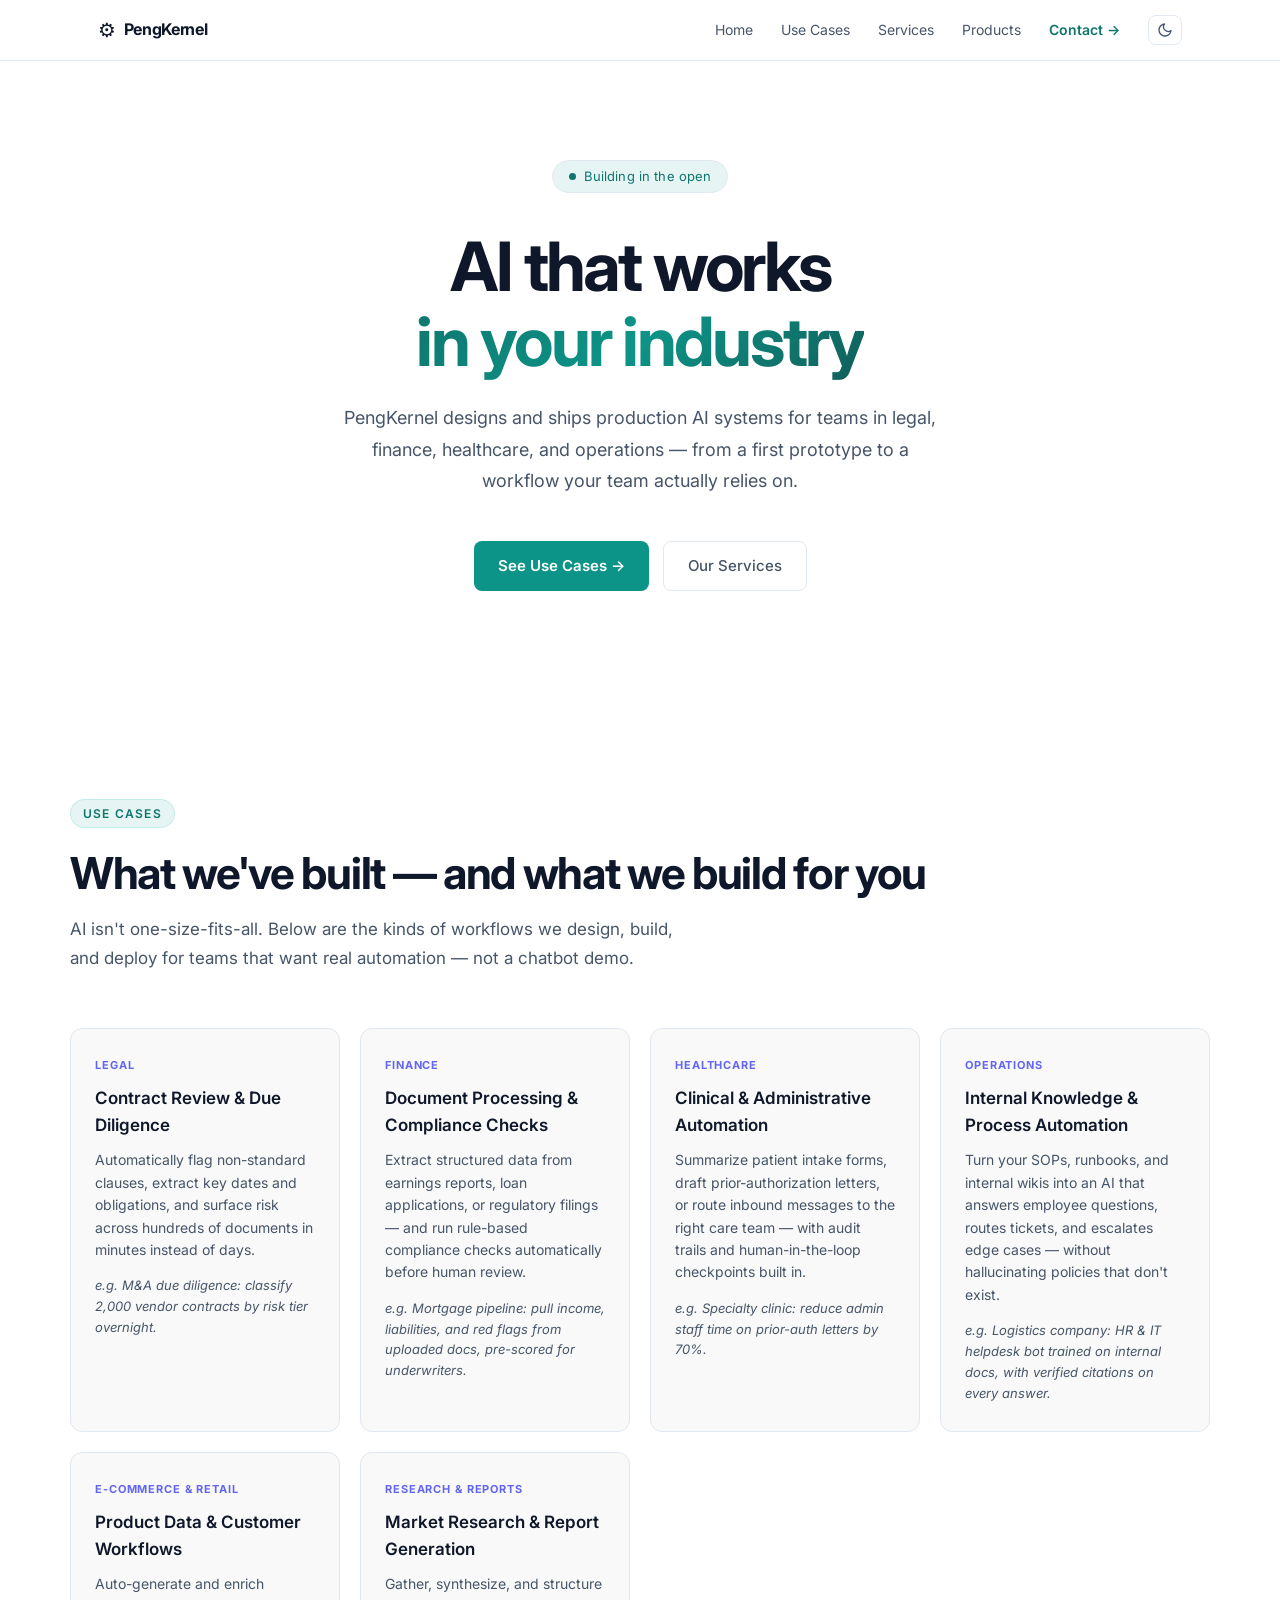
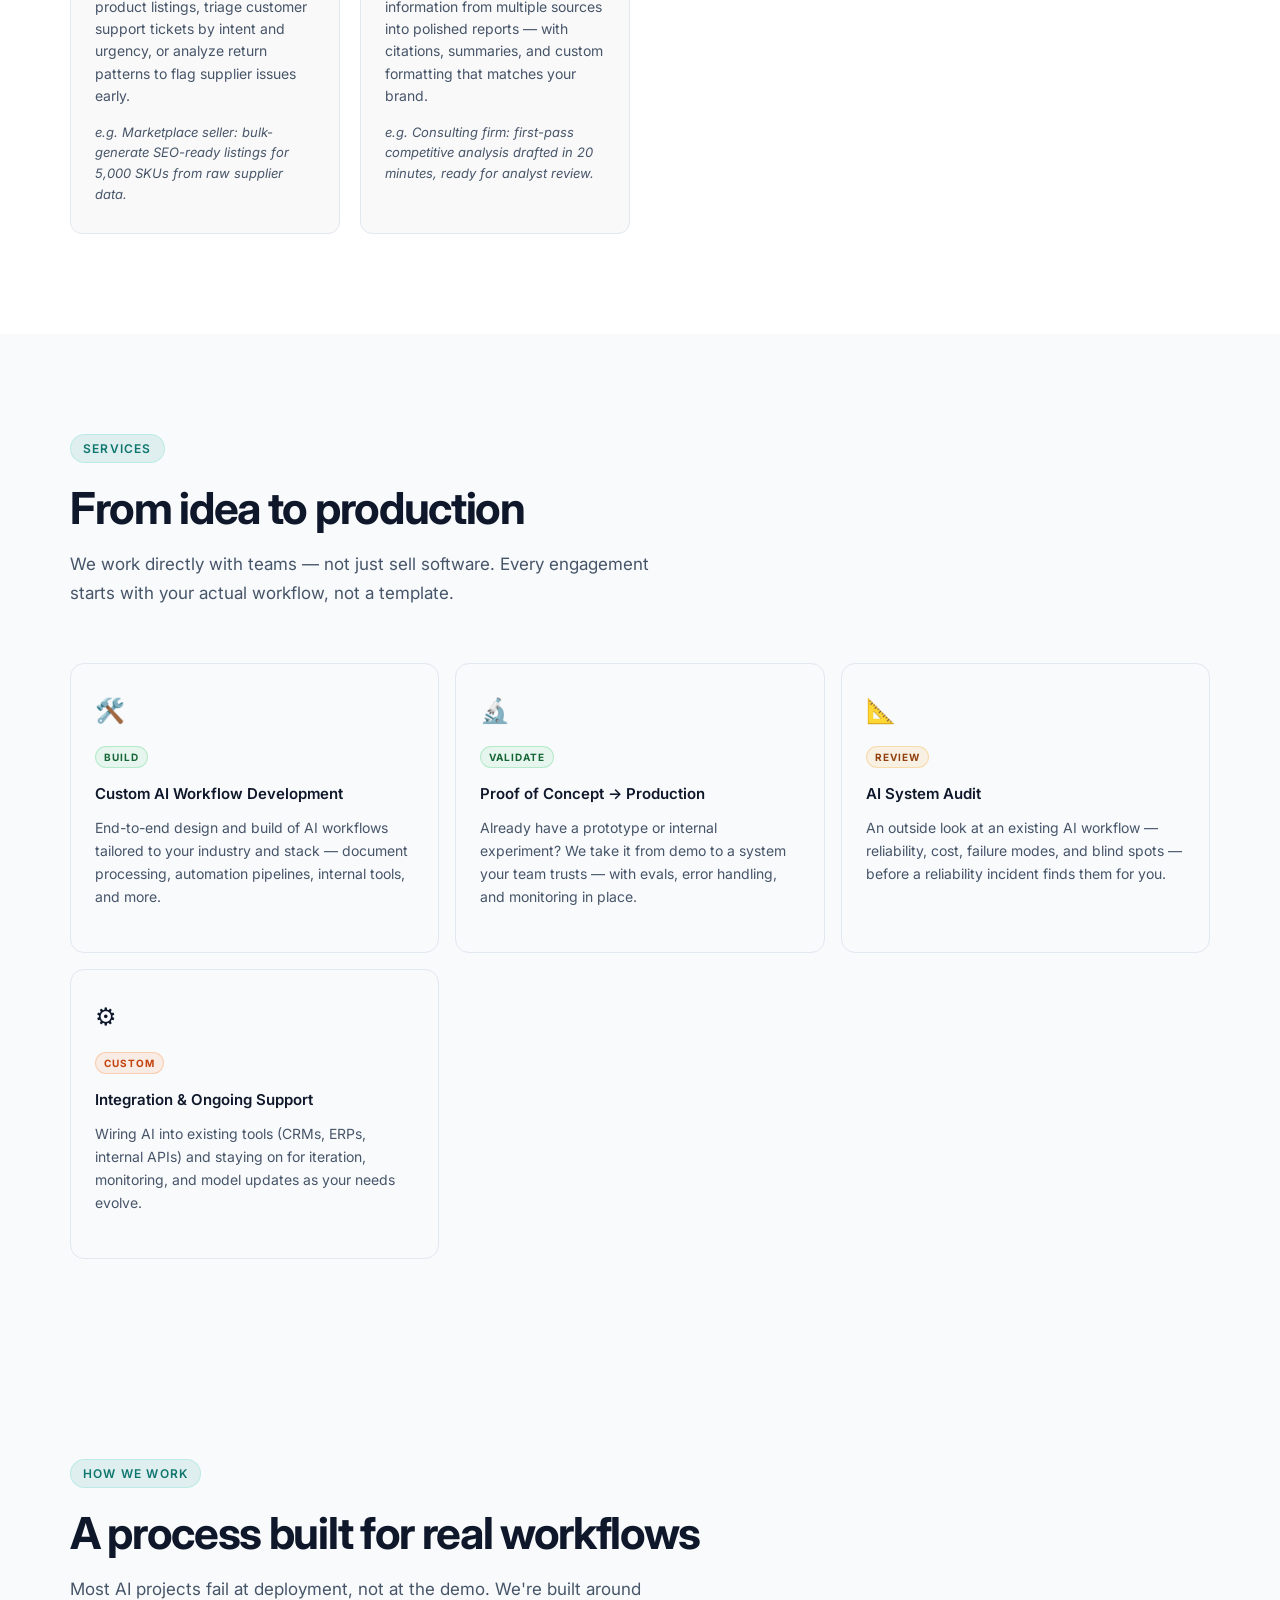
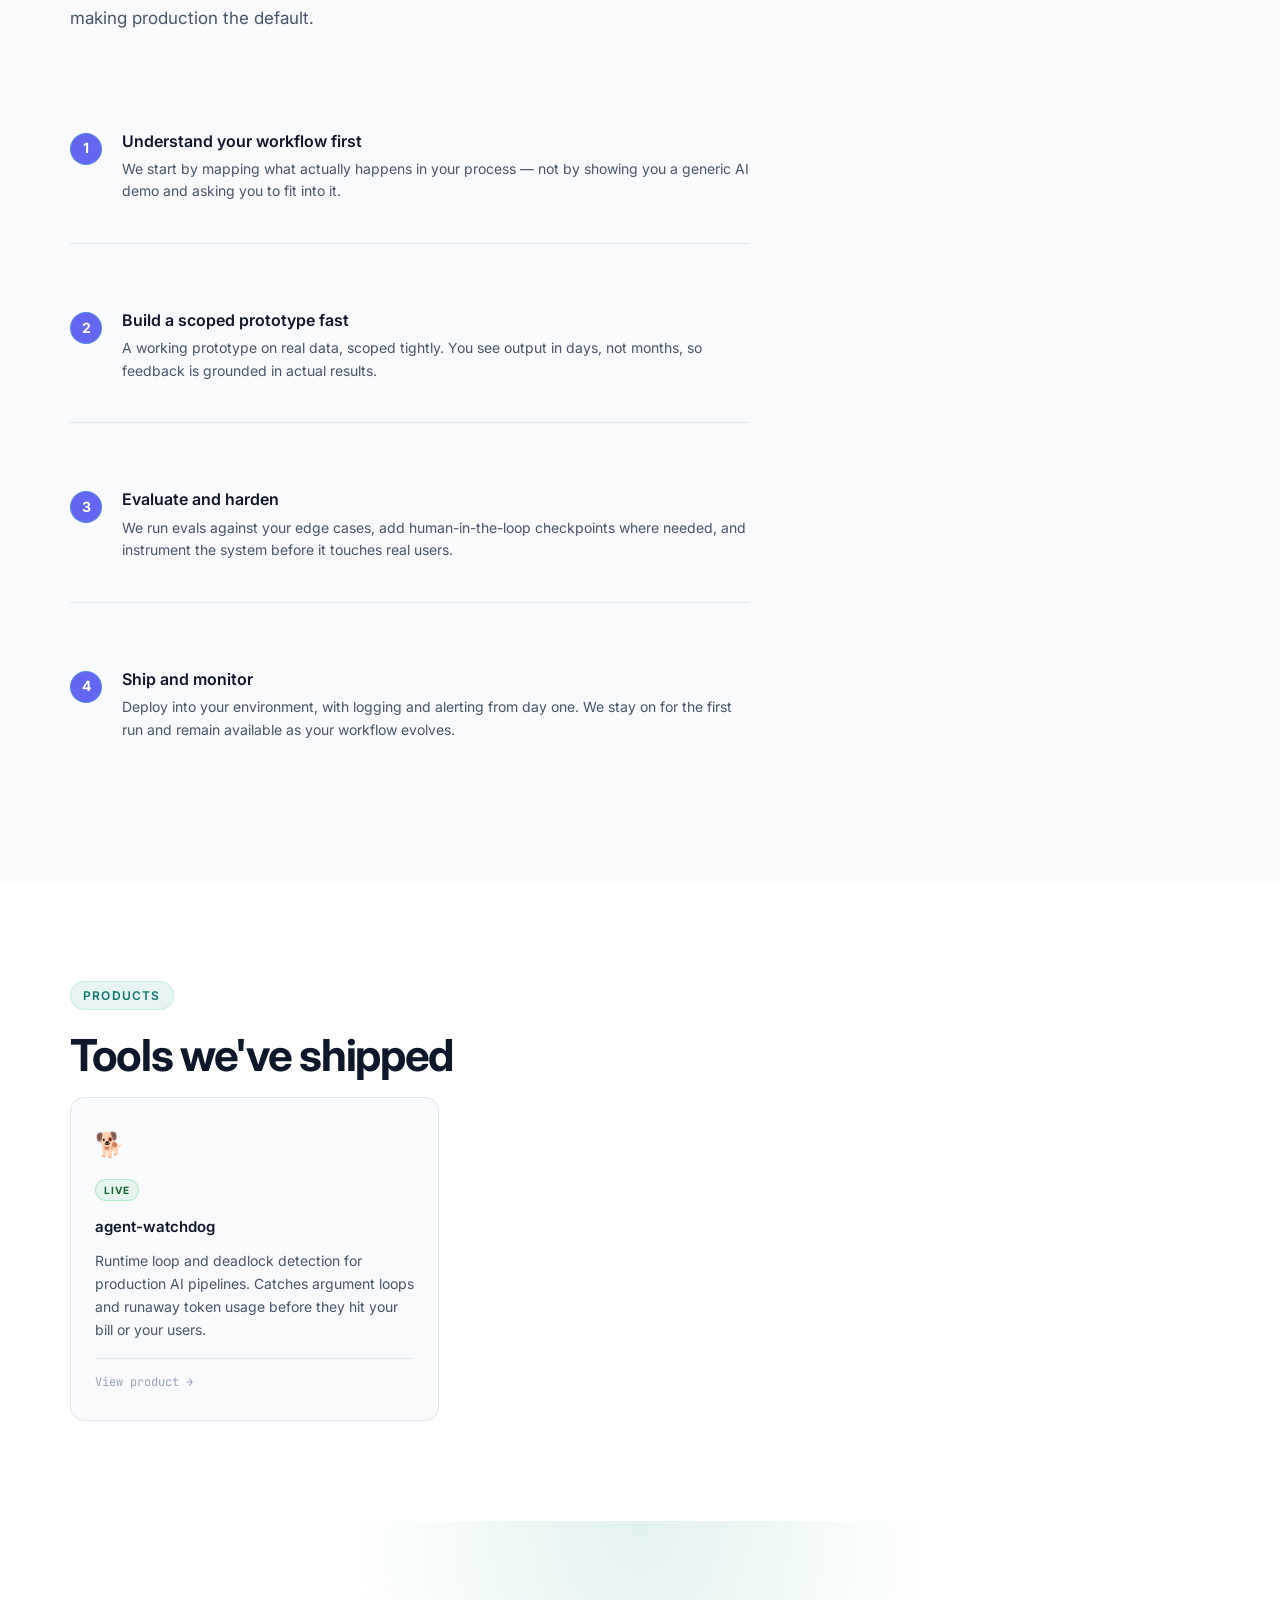
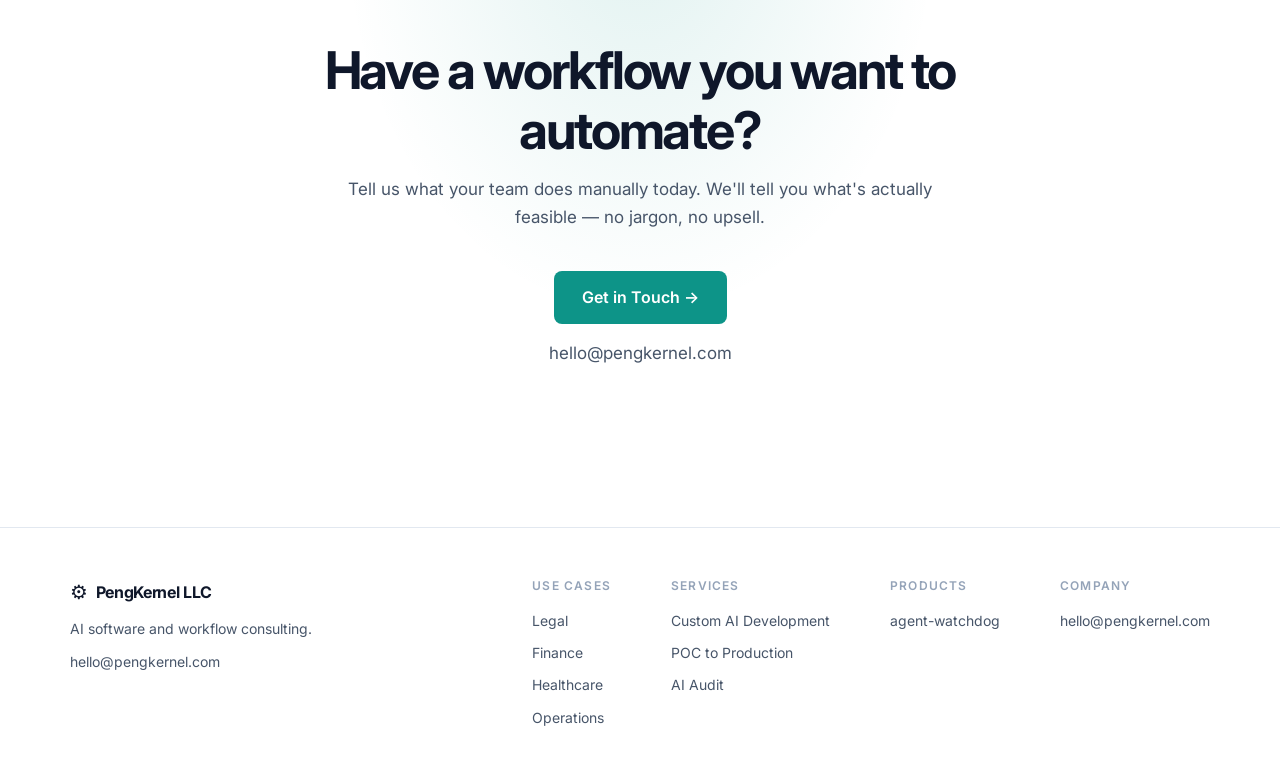
==== index.html @ d83a90a5 "initial release: PengKernel company website" ====
<!DOCTYPE html>
<html lang="en">
<head>
  <meta charset="UTF-8" />
  <meta name="viewport" content="width=device-width, initial-scale=1.0" />
  <title>PengKernel LLC — AI Software & Consulting</title>
  <meta name="description" content="PengKernel LLC helps businesses in legal, finance, healthcare, and operations automate workflows with production-grade AI. Maker of agent-watchdog." />
  <link rel="preconnect" href="https://fonts.googleapis.com" />
  <link rel="preconnect" href="https://fonts.gstatic.com" crossorigin />
  <link href="https://fonts.googleapis.com/css2?family=Inter:wght@400;500;600;700&family=JetBrains+Mono:wght@400;500&display=swap" rel="stylesheet" />
  <link rel="stylesheet" href="styles.css" />
  <style>
    /* ── Industry use-case cards ── */
    .industry-grid {
      display: grid;
      grid-template-columns: repeat(auto-fit, minmax(260px, 1fr));
      gap: 20px;
      margin-top: 40px;
    }
    .industry-card {
      background: var(--card-bg, #f9f9f9);
      border: 1px solid var(--border, #e5e7eb);
      border-radius: 12px;
      padding: 28px 24px;
    }
    [data-theme="dark"] .industry-card {
      background: #1a1a2e;
      border-color: #2d2d4e;
    }
    .industry-label {
      font-size: 11px;
      font-weight: 700;
      letter-spacing: .08em;
      text-transform: uppercase;
      color: var(--accent, #6366f1);
      margin-bottom: 10px;
    }
    .industry-card h4 {
      font-size: 17px;
      font-weight: 600;
      margin-bottom: 10px;
    }
    .industry-card p {
      font-size: 14px;
      line-height: 1.6;
      color: var(--text-muted, #6b7280);
      margin: 0;
    }
    .industry-card .example {
      margin-top: 14px;
      font-size: 13px;
      color: var(--text-muted, #9ca3af);
      font-style: italic;
    }
    /* ── How-we-work steps ── */
    .steps {
      display: flex;
      flex-direction: column;
      gap: 24px;
      margin-top: 40px;
      max-width: 680px;
    }
    .step {
      display: flex;
      gap: 20px;
      align-items: flex-start;
    }
    .step-num {
      flex-shrink: 0;
      width: 32px;
      height: 32px;
      border-radius: 50%;
      background: var(--accent, #6366f1);
      color: #fff;
      font-size: 14px;
      font-weight: 700;
      display: flex;
      align-items: center;
      justify-content: center;
    }
    .step-body h5 {
      font-size: 16px;
      font-weight: 600;
      margin-bottom: 4px;
    }
    .step-body p {
      font-size: 14px;
      color: var(--text-muted, #6b7280);
      margin: 0;
      line-height: 1.6;
    }
  </style>
  <script>
    (function() {
      if (localStorage.getItem('theme') === 'dark') {
        document.documentElement.setAttribute('data-theme', 'dark');
      }
    })();
  </script>
</head>
<body>

  <!-- NAV -->
  <nav>
    <div class="nav-inner">
      <a href="/" class="logo">
        <span class="logo-icon">⚙️</span>
        PengKernel
      </a>
      <div class="nav-links">
        <a href="#home">Home</a>
        <a href="#use-cases">Use Cases</a>
        <a href="#services">Services</a>
        <a href="#products">Products</a>
        <a href="#contact" class="nav-cta">Contact →</a>
        <button class="theme-toggle" onclick="toggleTheme()" title="Toggle theme" aria-label="Toggle theme">
          <svg class="icon-moon" width="16" height="16" viewBox="0 0 24 24" fill="none" stroke="currentColor" stroke-width="2" stroke-linecap="round" stroke-linejoin="round"><path d="M21 12.79A9 9 0 1 1 11.21 3 7 7 0 0 0 21 12.79z"/></svg>
          <svg class="icon-sun" width="16" height="16" viewBox="0 0 24 24" fill="none" stroke="currentColor" stroke-width="2" stroke-linecap="round" stroke-linejoin="round"><circle cx="12" cy="12" r="5"/><line x1="12" y1="1" x2="12" y2="3"/><line x1="12" y1="21" x2="12" y2="23"/><line x1="4.22" y1="4.22" x2="5.64" y2="5.64"/><line x1="18.36" y1="18.36" x2="19.78" y2="19.78"/><line x1="1" y1="12" x2="3" y2="12"/><line x1="21" y1="12" x2="23" y2="12"/><line x1="4.22" y1="19.78" x2="5.64" y2="18.36"/><line x1="18.36" y1="5.64" x2="19.78" y2="4.22"/></svg>
        </button>
      </div>
    </div>
  </nav>

  <!-- HERO -->
  <section class="hero" id="home">
    <div class="badge">
      <span class="badge-dot"></span>
      Building in the open
    </div>
    <h1>AI that works<br /><span class="gradient-text">in your industry</span></h1>
    <p class="hero-sub">
      PengKernel designs and ships production AI systems for teams in legal, finance,
      healthcare, and operations — from a first prototype to a workflow your team
      actually relies on.
    </p>
    <div class="hero-actions">
      <a href="#use-cases" class="btn-primary">See Use Cases →</a>
      <a href="#services" class="btn-secondary">Our Services</a>
    </div>
  </section>

  <!-- USE CASES -->
  <section class="section features" id="use-cases">
    <div class="section-inner">
      <div class="section-label">Use Cases</div>
      <h2>What we've built — and what we build for you</h2>
      <p class="section-sub">
        AI isn't one-size-fits-all. Below are the kinds of workflows we design,
        build, and deploy for teams that want real automation — not a chatbot demo.
      </p>
      <div class="industry-grid">

        <div class="industry-card">
          <div class="industry-label">Legal</div>
          <h4>Contract Review & Due Diligence</h4>
          <p>Automatically flag non-standard clauses, extract key dates and obligations, and surface risk across hundreds of documents in minutes instead of days.</p>
          <p class="example">e.g. M&A due diligence: classify 2,000 vendor contracts by risk tier overnight.</p>
        </div>

        <div class="industry-card">
          <div class="industry-label">Finance</div>
          <h4>Document Processing & Compliance Checks</h4>
          <p>Extract structured data from earnings reports, loan applications, or regulatory filings — and run rule-based compliance checks automatically before human review.</p>
          <p class="example">e.g. Mortgage pipeline: pull income, liabilities, and red flags from uploaded docs, pre-scored for underwriters.</p>
        </div>

        <div class="industry-card">
          <div class="industry-label">Healthcare</div>
          <h4>Clinical & Administrative Automation</h4>
          <p>Summarize patient intake forms, draft prior-authorization letters, or route inbound messages to the right care team — with audit trails and human-in-the-loop checkpoints built in.</p>
          <p class="example">e.g. Specialty clinic: reduce admin staff time on prior-auth letters by 70%.</p>
        </div>

        <div class="industry-card">
          <div class="industry-label">Operations</div>
          <h4>Internal Knowledge & Process Automation</h4>
          <p>Turn your SOPs, runbooks, and internal wikis into an AI that answers employee questions, routes tickets, and escalates edge cases — without hallucinating policies that don't exist.</p>
          <p class="example">e.g. Logistics company: HR & IT helpdesk bot trained on internal docs, with verified citations on every answer.</p>
        </div>

        <div class="industry-card">
          <div class="industry-label">E-commerce & Retail</div>
          <h4>Product Data & Customer Workflows</h4>
          <p>Auto-generate and enrich product listings, triage customer support tickets by intent and urgency, or analyze return patterns to flag supplier issues early.</p>
          <p class="example">e.g. Marketplace seller: bulk-generate SEO-ready listings for 5,000 SKUs from raw supplier data.</p>
        </div>

        <div class="industry-card">
          <div class="industry-label">Research & Reports</div>
          <h4>Market Research & Report Generation</h4>
          <p>Gather, synthesize, and structure information from multiple sources into polished reports — with citations, summaries, and custom formatting that matches your brand.</p>
          <p class="example">e.g. Consulting firm: first-pass competitive analysis drafted in 20 minutes, ready for analyst review.</p>
        </div>

      </div>
    </div>
  </section>

  <!-- SERVICES -->
  <section class="section install-section" id="services">
    <div class="section-inner">
      <div class="section-label">Services</div>
      <h2>From idea to production</h2>
      <p class="section-sub">
        We work directly with teams — not just sell software. Every engagement
        starts with your actual workflow, not a template.
      </p>
      <div class="feat-grid">
        <div class="feat-card">
          <div class="feat-icon">🛠️</div>
          <div class="feat-tag tag-green">BUILD</div>
          <h4>Custom AI Workflow Development</h4>
          <p>End-to-end design and build of AI workflows tailored to your industry and stack — document processing, automation pipelines, internal tools, and more.</p>
        </div>
        <div class="feat-card">
          <div class="feat-icon">🔬</div>
          <div class="feat-tag tag-green">VALIDATE</div>
          <h4>Proof of Concept → Production</h4>
          <p>Already have a prototype or internal experiment? We take it from demo to a system your team trusts — with evals, error handling, and monitoring in place.</p>
        </div>
        <div class="feat-card">
          <div class="feat-icon">📐</div>
          <div class="feat-tag tag-yellow">REVIEW</div>
          <h4>AI System Audit</h4>
          <p>An outside look at an existing AI workflow — reliability, cost, failure modes, and blind spots — before a reliability incident finds them for you.</p>
        </div>
        <div class="feat-card">
          <div class="feat-icon">⚙️</div>
          <div class="feat-tag tag-orange">CUSTOM</div>
          <h4>Integration & Ongoing Support</h4>
          <p>Wiring AI into existing tools (CRMs, ERPs, internal APIs) and staying on for iteration, monitoring, and model updates as your needs evolve.</p>
        </div>
      </div>
    </div>
  </section>

  <!-- HOW WE WORK -->
  <section class="section how-it-works" id="about">
    <div class="section-inner">
      <div class="section-label">How We Work</div>
      <h2>A process built for real workflows</h2>
      <p class="section-sub">
        Most AI projects fail at deployment, not at the demo. We're built around
        making production the default.
      </p>
      <div class="steps">
        <div class="step">
          <div class="step-num">1</div>
          <div class="step-body">
            <h5>Understand your workflow first</h5>
            <p>We start by mapping what actually happens in your process — not by showing you a generic AI demo and asking you to fit into it.</p>
          </div>
        </div>
        <div class="step">
          <div class="step-num">2</div>
          <div class="step-body">
            <h5>Build a scoped prototype fast</h5>
            <p>A working prototype on real data, scoped tightly. You see output in days, not months, so feedback is grounded in actual results.</p>
          </div>
        </div>
        <div class="step">
          <div class="step-num">3</div>
          <div class="step-body">
            <h5>Evaluate and harden</h5>
            <p>We run evals against your edge cases, add human-in-the-loop checkpoints where needed, and instrument the system before it touches real users.</p>
          </div>
        </div>
        <div class="step">
          <div class="step-num">4</div>
          <div class="step-body">
            <h5>Ship and monitor</h5>
            <p>Deploy into your environment, with logging and alerting from day one. We stay on for the first run and remain available as your workflow evolves.</p>
          </div>
        </div>
      </div>
    </div>
  </section>

  <!-- PRODUCTS -->
  <section class="section features" id="products">
    <div class="section-inner">
      <div class="section-label">Products</div>
      <h2>Tools we've shipped</h2>
      <div class="feat-grid">
        <div class="feat-card">
          <div class="feat-icon">🐕</div>
          <div class="feat-tag tag-green">LIVE</div>
          <h4>agent-watchdog</h4>
          <p>Runtime loop and deadlock detection for production AI pipelines. Catches argument loops and runaway token usage before they hit your bill or your users.</p>
          <div class="feat-stat"><a href="products/agent-watchdog/">View product →</a></div>
        </div>
      </div>
    </div>
  </section>

  <!-- CONTACT -->
  <section class="section cta-section" id="contact">
    <div class="section-inner cta-inner">
      <h2>Have a workflow you want to automate?</h2>
      <p>Tell us what your team does manually today. We'll tell you what's actually feasible — no jargon, no upsell.</p>
      <div class="cta-actions">
        <a href="mailto:hello@pengkernel.com" class="btn-primary btn-lg">Get in Touch →</a>
      </div>
      <p class="plan-contact" style="margin-top: 16px;">hello@pengkernel.com</p>
    </div>
  </section>

  <!-- FOOTER -->
  <footer>
    <div class="footer-inner">
      <div class="footer-left">
        <span class="logo">
          <span class="logo-icon">⚙️</span>
          PengKernel LLC
        </span>
        <p>AI software and workflow consulting.</p>
        <p class="footer-copy">hello@pengkernel.com</p>
      </div>
      <div class="footer-links">
        <div class="footer-col">
          <h5>Use Cases</h5>
          <a href="#use-cases">Legal</a>
          <a href="#use-cases">Finance</a>
          <a href="#use-cases">Healthcare</a>
          <a href="#use-cases">Operations</a>
        </div>
        <div class="footer-col">
          <h5>Services</h5>
          <a href="#services">Custom AI Development</a>
          <a href="#services">POC to Production</a>
          <a href="#services">AI Audit</a>
        </div>
        <div class="footer-col">
          <h5>Products</h5>
          <a href="products/agent-watchdog/">agent-watchdog</a>
        </div>
        <div class="footer-col">
          <h5>Company</h5>
          <a href="mailto:hello@pengkernel.com">hello@pengkernel.com</a>
        </div>
      </div>
    </div>
  </footer>

  <script>
    function toggleTheme() {
      const html = document.documentElement;
      const isDark = html.getAttribute('data-theme') === 'dark';
      if (isDark) {
        html.removeAttribute('data-theme');
        localStorage.setItem('theme', 'light');
      } else {
        html.setAttribute('data-theme', 'dark');
        localStorage.setItem('theme', 'dark');
      }
    }
  </script>
</body>
</html>
---- styles.css ----
*, *::before, *::after { box-sizing: border-box; margin: 0; padding: 0; }

:root {
  --bg: #ffffff;
  --bg2: #f8fafc;
  --bg3: #f1f5f9;
  --border: #e2e8f0;
  --teal: #0d9488;
  --teal-light: #0f766e;
  --teal-glow: rgba(13, 148, 136, 0.1);
  --teal-glow2: rgba(13, 148, 136, 0.07);
  --text: #0f172a;
  --text-muted: #475569;
  --text-dim: #94a3b8;
  --green: #16a34a;
  --red: #dc2626;
  --orange: #ea580c;
  --yellow: #d97706;
  --nav-bg: rgba(255, 255, 255, 0.88);
  --plan-featured-bg: #f0fdfa;
  --layer-num-color: #cbd5e1;
  --border-hover: var(--teal);
  --gradient-start: #0f766e;
  --gradient-mid: #0d9488;
  --gradient-end: #115e59;
  --signal-danger-bg: rgba(220, 38, 38, 0.08);
  --signal-danger-text: #b91c1c;
  --signal-limit-bg: rgba(180, 83, 9, 0.08);
  --signal-limit-text: #b45309;
  --tag-red-text: #b91c1c;
  --tag-orange-text: #c2410c;
  --tag-yellow-text: #92400e;
  --tag-green-text: #166534;
}

[data-theme="dark"] {
  --bg: #080d0f;
  --bg2: #0d1517;
  --bg3: #111d20;
  --border: #1a2a2e;
  --teal: #0d9488;
  --teal-light: #2dd4bf;
  --teal-glow: rgba(13, 148, 136, 0.15);
  --teal-glow2: rgba(45, 212, 191, 0.08);
  --text: #e2e8f0;
  --text-muted: #94a3b8;
  --text-dim: #475569;
  --green: #22c55e;
  --red: #ef4444;
  --orange: #f97316;
  --yellow: #f59e0b;
  --nav-bg: rgba(8, 13, 15, 0.88);
  --plan-featured-bg: #091618;
  --layer-num-color: #1a2a2e;
  --border-hover: #1e3a3e;
  --gradient-start: #2dd4bf;
  --gradient-mid: #0d9488;
  --gradient-end: #0f766e;
  --signal-danger-bg: rgba(239, 68, 68, 0.12);
  --signal-danger-text: #f87171;
  --signal-limit-bg: rgba(245, 158, 11, 0.12);
  --signal-limit-text: #fbbf24;
  --tag-red-text: #f87171;
  --tag-orange-text: #fb923c;
  --tag-yellow-text: #fbbf24;
  --tag-green-text: #4ade80;
}

html { scroll-behavior: smooth; }

body {
  background: var(--bg);
  color: var(--text);
  font-family: 'Inter', system-ui, sans-serif;
  font-size: 16px;
  line-height: 1.6;
  -webkit-font-smoothing: antialiased;
}

a { color: inherit; text-decoration: none; }
code {
  font-family: 'JetBrains Mono', monospace;
  font-size: 0.85em;
  background: var(--bg3);
  border: 1px solid var(--border);
  padding: 2px 6px;
  border-radius: 4px;
  color: var(--teal-light);
}

/* NAV */
nav {
  position: fixed;
  top: 0; left: 0; right: 0;
  z-index: 100;
  border-bottom: 1px solid var(--border);
  background: var(--nav-bg);
  backdrop-filter: blur(14px);
}
.nav-inner {
  max-width: 1140px;
  margin: 0 auto;
  padding: 0 28px;
  height: 60px;
  display: flex;
  align-items: center;
  justify-content: space-between;
}
.logo {
  display: flex;
  align-items: center;
  gap: 8px;
  font-weight: 700;
  font-size: 16px;
  letter-spacing: -0.02em;
  color: var(--text);
}
.logo-icon { font-size: 20px; }
.nav-links {
  display: flex;
  align-items: center;
  gap: 28px;
  font-size: 14px;
  color: var(--text-muted);
}
.nav-links a:hover { color: var(--text); }
.nav-cta { color: var(--teal-light) !important; font-weight: 600; }
.back-link { color: var(--text-dim) !important; }
.back-link:hover { color: var(--text) !important; }
.theme-toggle {
  background: none;
  border: 1px solid var(--border);
  border-radius: 8px;
  padding: 6px 8px;
  cursor: pointer;
  color: var(--text-muted);
  display: flex;
  align-items: center;
  transition: border-color 0.15s, color 0.15s;
}
.theme-toggle:hover { border-color: var(--teal-light); color: var(--text); }
.icon-sun { display: none; }
.icon-moon { display: block; }
[data-theme="dark"] .icon-sun { display: block; }
[data-theme="dark"] .icon-moon { display: none; }

/* HERO */
.hero {
  max-width: 860px;
  margin: 0 auto;
  padding: 160px 28px 80px;
  text-align: center;
}
.badge {
  display: inline-flex;
  align-items: center;
  gap: 8px;
  padding: 5px 16px;
  border: 1px solid var(--border);
  border-radius: 999px;
  font-size: 13px;
  color: var(--teal-light);
  background: var(--teal-glow);
  margin-bottom: 36px;
  letter-spacing: 0.01em;
}
.badge-dot {
  width: 7px; height: 7px;
  background: var(--teal-light);
  border-radius: 50%;
  animation: pulse 2s ease-in-out infinite;
}
@keyframes pulse {
  0%, 100% { opacity: 1; }
  50% { opacity: 0.4; }
}
.hero h1 {
  font-size: clamp(40px, 6.5vw, 68px);
  font-weight: 700;
  line-height: 1.1;
  letter-spacing: -0.04em;
  margin-bottom: 24px;
}
.gradient-text {
  background: linear-gradient(135deg, var(--gradient-start) 0%, var(--gradient-mid) 50%, var(--gradient-end) 100%);
  -webkit-background-clip: text;
  -webkit-text-fill-color: transparent;
  background-clip: text;
}
.hero-sub {
  font-size: 18px;
  color: var(--text-muted);
  max-width: 600px;
  margin: 0 auto 44px;
  line-height: 1.75;
}
.hero-actions {
  display: flex;
  gap: 14px;
  justify-content: center;
  flex-wrap: wrap;
  margin-bottom: 28px;
}
.btn-primary {
  display: inline-flex;
  align-items: center;
  gap: 8px;
  padding: 12px 24px;
  background: var(--teal);
  color: white;
  border-radius: 8px;
  font-weight: 600;
  font-size: 15px;
  transition: background 0.15s, transform 0.1s;
}
.btn-primary:hover { background: #0f766e; transform: translateY(-1px); }
.btn-secondary {
  display: inline-flex;
  align-items: center;
  padding: 12px 24px;
  border: 1px solid var(--border);
  border-radius: 8px;
  font-weight: 500;
  font-size: 15px;
  color: var(--text-muted);
  transition: border-color 0.15s, color 0.15s;
}
.btn-secondary:hover { border-color: var(--teal-light); color: var(--text); }
.btn-lg { padding: 14px 28px; font-size: 16px; }
.install-box {
  display: inline-flex;
  align-items: center;
  gap: 12px;
  padding: 12px 20px;
  background: var(--bg2);
  border: 1px solid var(--border);
  border-radius: 10px;
  font-family: 'JetBrains Mono', monospace;
  font-size: 14px;
  margin-bottom: 64px;
}
.install-prompt { color: var(--teal-light); }
.install-cmd { color: var(--text); }
.copy-btn {
  background: none;
  border: none;
  cursor: pointer;
  color: var(--text-dim);
  padding: 2px;
  display: flex;
  align-items: center;
  transition: color 0.15s;
}
.copy-btn:hover { color: var(--teal-light); }

/* METRICS */
.metrics {
  display: flex;
  align-items: center;
  justify-content: center;
  gap: 0;
  background: var(--bg2);
  border: 1px solid var(--border);
  border-radius: 14px;
  padding: 28px 0;
  flex-wrap: wrap;
}
.metric {
  display: flex;
  flex-direction: column;
  align-items: center;
  gap: 6px;
  flex: 1;
  padding: 0 20px;
}
.metric-value {
  font-size: 32px;
  font-weight: 700;
  color: var(--teal-light);
  letter-spacing: -0.04em;
  font-family: 'Inter', sans-serif;
}
.metric-label {
  font-size: 12px;
  color: var(--text-dim);
  text-transform: uppercase;
  letter-spacing: 0.06em;
}
.metric-divider {
  width: 1px;
  height: 48px;
  background: var(--border);
}

/* SECTIONS */
.section { padding: 100px 28px; }
.section-inner { max-width: 1140px; margin: 0 auto; }
.section-label {
  display: inline-block;
  font-size: 12px;
  font-weight: 600;
  text-transform: uppercase;
  letter-spacing: 0.1em;
  color: var(--teal-light);
  background: var(--teal-glow);
  border: 1px solid rgba(45, 212, 191, 0.2);
  padding: 4px 12px;
  border-radius: 999px;
  margin-bottom: 20px;
}
.section h2 {
  font-size: clamp(28px, 4vw, 44px);
  font-weight: 700;
  letter-spacing: -0.03em;
  line-height: 1.15;
  margin-bottom: 16px;
}
.section-sub {
  font-size: 17px;
  color: var(--text-muted);
  max-width: 620px;
  line-height: 1.7;
  margin-bottom: 56px;
}

/* PROBLEM */
.problem { background: var(--bg); }
.cards-4 {
  display: grid;
  grid-template-columns: repeat(4, 1fr);
  gap: 16px;
}
.card {
  background: var(--bg2);
  border: 1px solid var(--border);
  border-radius: 14px;
  padding: 28px 24px;
  transition: border-color 0.2s;
}
.card:hover { border-color: var(--teal); }
.card-icon {
  font-size: 28px;
  margin-bottom: 16px;
  width: 52px;
  height: 52px;
  border-radius: 12px;
  display: flex;
  align-items: center;
  justify-content: center;
}
.card-icon.danger { background: rgba(239, 68, 68, 0.1); border: 1px solid rgba(239, 68, 68, 0.2); }
.card-icon.warning { background: rgba(245, 158, 11, 0.1); border: 1px solid rgba(245, 158, 11, 0.2); }
.card-icon.caution { background: rgba(249, 115, 22, 0.1); border: 1px solid rgba(249, 115, 22, 0.2); }
.card-icon.muted { background: var(--bg3); border: 1px solid var(--border); }
.card h3 { font-size: 16px; font-weight: 600; margin-bottom: 10px; }
.card p { font-size: 14px; color: var(--text-muted); line-height: 1.65; }

/* HOW IT WORKS */
.how-it-works { background: var(--bg2); }
.layers { display: flex; flex-direction: column; gap: 0; }
.layer {
  display: flex;
  gap: 36px;
  align-items: flex-start;
  padding: 36px 0;
  border-bottom: 1px solid var(--border);
}
.layer:last-child { border-bottom: none; }
.layer-num {
  font-size: 42px;
  font-weight: 700;
  color: var(--layer-num-color);
  letter-spacing: -0.06em;
  min-width: 70px;
  line-height: 1;
  font-family: 'JetBrains Mono', monospace;
  transition: color 0.2s;
}
.layer:hover .layer-num { color: var(--teal); }
.layer-body h4 { font-size: 18px; font-weight: 600; margin-bottom: 10px; }
.layer-body p { font-size: 15px; color: var(--text-muted); line-height: 1.7; max-width: 640px; }
.signal {
  font-family: 'JetBrains Mono', monospace;
  font-size: 0.85em;
  padding: 2px 7px;
  border-radius: 4px;
}
.signal.loop { background: var(--signal-danger-bg); color: var(--signal-danger-text); border: 1px solid rgba(239, 68, 68, 0.3); }
.signal.limit { background: var(--signal-limit-bg); color: var(--signal-limit-text); border: 1px solid rgba(245, 158, 11, 0.3); }

/* FEATURES */
.features { background: var(--bg); }
.feat-grid {
  display: grid;
  grid-template-columns: repeat(3, 1fr);
  gap: 16px;
}
.feat-card {
  background: var(--bg2);
  border: 1px solid var(--border);
  border-radius: 14px;
  padding: 28px 24px;
  position: relative;
  transition: border-color 0.2s, box-shadow 0.2s;
}
.feat-card:hover {
  border-color: var(--teal);
  box-shadow: 0 0 28px var(--teal-glow2);
}
.feat-icon { font-size: 24px; margin-bottom: 12px; }
.feat-tag {
  display: inline-block;
  font-size: 10px;
  font-weight: 700;
  letter-spacing: 0.1em;
  padding: 2px 8px;
  border-radius: 999px;
  margin-bottom: 14px;
}
.tag-red { background: rgba(239,68,68,0.1); color: var(--tag-red-text); border: 1px solid rgba(239,68,68,0.25); }
.tag-orange { background: rgba(249,115,22,0.1); color: var(--tag-orange-text); border: 1px solid rgba(249,115,22,0.25); }
.tag-yellow { background: rgba(245,158,11,0.1); color: var(--tag-yellow-text); border: 1px solid rgba(245,158,11,0.25); }
.tag-green { background: rgba(34,197,94,0.08); color: var(--tag-green-text); border: 1px solid rgba(34,197,94,0.25); }
.feat-card h4 { font-size: 15px; font-weight: 600; margin-bottom: 10px; }
.feat-card p { font-size: 14px; color: var(--text-muted); line-height: 1.65; margin-bottom: 16px; }
.feat-stat {
  font-size: 12px;
  font-family: 'JetBrains Mono', monospace;
  color: var(--text-dim);
  padding-top: 14px;
  border-top: 1px solid var(--border);
}

/* INSTALL SECTION */
.install-section { background: var(--bg2); }
.steps { display: flex; flex-direction: column; gap: 0; }
.step {
  display: flex;
  gap: 36px;
  align-items: flex-start;
  padding: 40px 0;
  border-bottom: 1px solid var(--border);
}
.step:last-child { border-bottom: none; }
.step-num {
  width: 40px;
  height: 40px;
  border-radius: 50%;
  background: var(--teal-glow);
  border: 1px solid rgba(45, 212, 191, 0.3);
  color: var(--teal-light);
  font-weight: 700;
  font-size: 16px;
  display: flex;
  align-items: center;
  justify-content: center;
  flex-shrink: 0;
  margin-top: 4px;
}
.step-body { flex: 1; }
.step-body h4 { font-size: 18px; font-weight: 600; margin-bottom: 8px; }
.step-body p { font-size: 15px; color: var(--text-muted); margin-bottom: 20px; line-height: 1.7; }
.code-block {
  background: #060a0b;
  border: 1px solid #1a2a2e;
  border-radius: 10px;
  overflow: hidden;
  font-family: 'JetBrains Mono', monospace;
  font-size: 13.5px;
  line-height: 1.7;
}
.code-header {
  padding: 8px 16px;
  background: #0d1517;
  border-bottom: 1px solid #1a2a2e;
  display: flex;
  align-items: center;
  gap: 8px;
}
.code-lang {
  font-size: 11px;
  color: #475569;
  text-transform: uppercase;
  letter-spacing: 0.08em;
}
.code-block pre { padding: 20px 20px; overflow-x: auto; color: #e2e8f0; }
.kw { color: #5eead4; }
.fn { color: #93c5fd; }
.str { color: #86efac; }
.num { color: #fca5a5; }

/* DEMO SECTION */
.demo-section { background: var(--bg); }
.terminal {
  background: #060a0b;
  border: 1px solid #1a2a2e;
  border-radius: 14px;
  overflow: hidden;
  max-width: 800px;
  margin: 0 auto;
}
.terminal-header {
  padding: 12px 20px;
  background: #0d1517;
  border-bottom: 1px solid #1a2a2e;
  display: flex;
  align-items: center;
  gap: 12px;
}
.terminal-dots { display: flex; gap: 6px; }
.dot {
  width: 12px; height: 12px;
  border-radius: 50%;
}
.dot.red { background: #ff5f57; }
.dot.yellow { background: #ffbd2e; }
.dot.green { background: #28c840; }
.terminal-title {
  font-size: 12px;
  color: #475569;
  font-family: 'JetBrains Mono', monospace;
  letter-spacing: 0.05em;
}
.terminal-body {
  padding: 24px 28px;
  overflow-x: auto;
}
.terminal-body pre {
  font-family: 'JetBrains Mono', monospace;
  font-size: 13px;
  line-height: 1.75;
  white-space: pre;
}
.t-dim { color: var(--text-dim); }
.t-bright { color: var(--text); font-weight: 600; }
.t-label { color: var(--text-muted); }
.t-value { color: var(--teal-light); }
.t-danger { color: #f87171; }
.t-warn { color: #fbbf24; }
.t-muted { color: var(--text-muted); }
.t-green { color: #4ade80; }

/* ROADMAP */
.roadmap-section { background: var(--bg2); }
.roadmap-grid {
  display: grid;
  grid-template-columns: repeat(2, 1fr);
  gap: 16px;
}
.roadmap-item {
  background: var(--bg3);
  border: 1px solid var(--border);
  border-radius: 14px;
  padding: 28px 24px;
}
.roadmap-status {
  display: inline-block;
  font-size: 11px;
  font-weight: 600;
  letter-spacing: 0.1em;
  text-transform: uppercase;
  padding: 3px 10px;
  border-radius: 999px;
  margin-bottom: 14px;
  background: rgba(45, 212, 191, 0.08);
  border: 1px solid rgba(45, 212, 191, 0.2);
  color: var(--teal-light);
}
.roadmap-item h4 { font-size: 16px; font-weight: 600; margin-bottom: 10px; }
.roadmap-item p { font-size: 14px; color: var(--text-muted); line-height: 1.65; }

/* PRICING */
.pricing-section { background: var(--bg2); }
.pricing-grid {
  display: grid;
  grid-template-columns: repeat(5, 1fr);
  gap: 14px;
  align-items: start;
}
.pricing-grid-two {
  grid-template-columns: repeat(2, 1fr);
  max-width: 760px;
  margin: 0 auto;
}
.plan {
  background: var(--bg3);
  border: 1px solid var(--border);
  border-radius: 16px;
  padding: 28px 22px;
  display: flex;
  flex-direction: column;
  gap: 20px;
  position: relative;
  transition: border-color 0.2s;
}
.plan:hover { border-color: var(--border-hover); }
.plan-featured {
  border-color: var(--teal);
  background: var(--plan-featured-bg);
  box-shadow: 0 0 40px rgba(13, 148, 136, 0.12);
}
.plan-featured:hover { border-color: var(--teal-light); }
.plan-enterprise { border-color: #1e2a3a; }
.plan-popular {
  position: absolute;
  top: -13px;
  left: 50%;
  transform: translateX(-50%);
  background: var(--teal);
  color: white;
  font-size: 11px;
  font-weight: 700;
  letter-spacing: 0.08em;
  text-transform: uppercase;
  padding: 4px 14px;
  border-radius: 999px;
  white-space: nowrap;
}
.plan-header { display: flex; flex-direction: column; gap: 8px; }
.plan-name {
  font-size: 14px;
  font-weight: 700;
  text-transform: uppercase;
  letter-spacing: 0.08em;
  color: var(--text-muted);
}
.plan-featured .plan-name { color: var(--teal-light); }
.plan-price { display: flex; align-items: baseline; gap: 4px; }
.plan-amount {
  font-size: 36px;
  font-weight: 700;
  letter-spacing: -0.04em;
  color: var(--text);
}
.plan-period { font-size: 14px; color: var(--text-dim); }
.plan-desc { font-size: 13px; color: var(--text-muted); line-height: 1.55; }
.plan-contact { font-size: 13px; color: var(--text-dim); text-align: center; margin-top: -8px; }
.plan-btn {
  display: block;
  text-align: center;
  padding: 10px 16px;
  border-radius: 8px;
  font-size: 14px;
  font-weight: 600;
  transition: all 0.15s;
}
.plan-btn-outline {
  border: 1px solid var(--border);
  color: var(--text-muted);
}
.plan-btn-outline:hover { border-color: var(--teal-light); color: var(--text); }
.plan-btn-primary {
  background: var(--teal);
  color: white;
}
.plan-btn-primary:hover { background: #0f766e; transform: translateY(-1px); }
.plan-features {
  list-style: none;
  display: flex;
  flex-direction: column;
  gap: 9px;
  border-top: 1px solid var(--border);
  padding-top: 20px;
}
.plan-features li {
  display: flex;
  align-items: flex-start;
  gap: 9px;
  font-size: 13px;
  color: var(--text-muted);
  line-height: 1.45;
}
.check { color: var(--teal-light); font-size: 13px; flex-shrink: 0; margin-top: 1px; }
.dash { color: var(--text-dim); font-size: 13px; flex-shrink: 0; margin-top: 1px; }
.plan-features li:has(.dash) { color: var(--text-dim); }

/* CTA */
.cta-section {
  background: var(--bg);
  padding: 120px 28px;
  text-align: center;
  position: relative;
  overflow: hidden;
}
.cta-section::before {
  content: '';
  position: absolute;
  top: 0; left: 50%; transform: translateX(-50%);
  width: 600px; height: 400px;
  background: radial-gradient(ellipse at center top, rgba(13, 148, 136, 0.12) 0%, transparent 70%);
  pointer-events: none;
}
.cta-inner { max-width: 640px; margin: 0 auto; position: relative; }
.cta-inner h2 {
  font-size: clamp(30px, 5vw, 52px);
  font-weight: 700;
  letter-spacing: -0.04em;
  margin-bottom: 16px;
}
.cta-inner p {
  font-size: 17px;
  color: var(--text-muted);
  margin-bottom: 40px;
}
.cta-actions {
  display: flex;
  gap: 14px;
  justify-content: center;
  flex-wrap: wrap;
}

/* FOOTER */
footer {
  border-top: 1px solid var(--border);
  padding: 48px 28px;
  background: var(--bg);
}
.footer-inner {
  max-width: 1140px;
  margin: 0 auto;
  display: flex;
  justify-content: space-between;
  align-items: flex-start;
  gap: 40px;
}
.footer-left { display: flex; flex-direction: column; gap: 10px; }
.footer-left p { font-size: 14px; color: var(--text-muted); }
.footer-copy { font-size: 13px; color: var(--text-dim); }
.footer-copy a { color: var(--teal-light); }
.footer-copy a:hover { text-decoration: underline; }
.footer-links { display: flex; gap: 60px; }
.footer-col { display: flex; flex-direction: column; gap: 10px; }
.footer-col h5 {
  font-size: 12px;
  font-weight: 600;
  text-transform: uppercase;
  letter-spacing: 0.1em;
  color: var(--text-dim);
  margin-bottom: 4px;
}
.footer-col a { font-size: 14px; color: var(--text-muted); transition: color 0.15s; }
.footer-col a:hover { color: var(--text); }

/* RESPONSIVE */
@media (max-width: 1100px) {
  .pricing-grid { grid-template-columns: repeat(3, 1fr); }
}
@media (max-width: 900px) {
  .cards-4 { grid-template-columns: repeat(2, 1fr); }
  .feat-grid { grid-template-columns: repeat(2, 1fr); }
  .roadmap-grid { grid-template-columns: 1fr; }
  .pricing-grid { grid-template-columns: repeat(2, 1fr); }
  .metrics { gap: 24px 0; }
  .metric-divider { display: none; }
  .layer { flex-direction: column; gap: 16px; }
  .step { flex-direction: column; gap: 20px; }
}
@media (max-width: 600px) {
  .cards-4 { grid-template-columns: 1fr; }
  .feat-grid { grid-template-columns: 1fr; }
  .pricing-grid { grid-template-columns: 1fr; }
  .footer-inner { flex-direction: column; }
  .footer-links { flex-direction: column; gap: 32px; }
  .nav-links { display: none; }
}
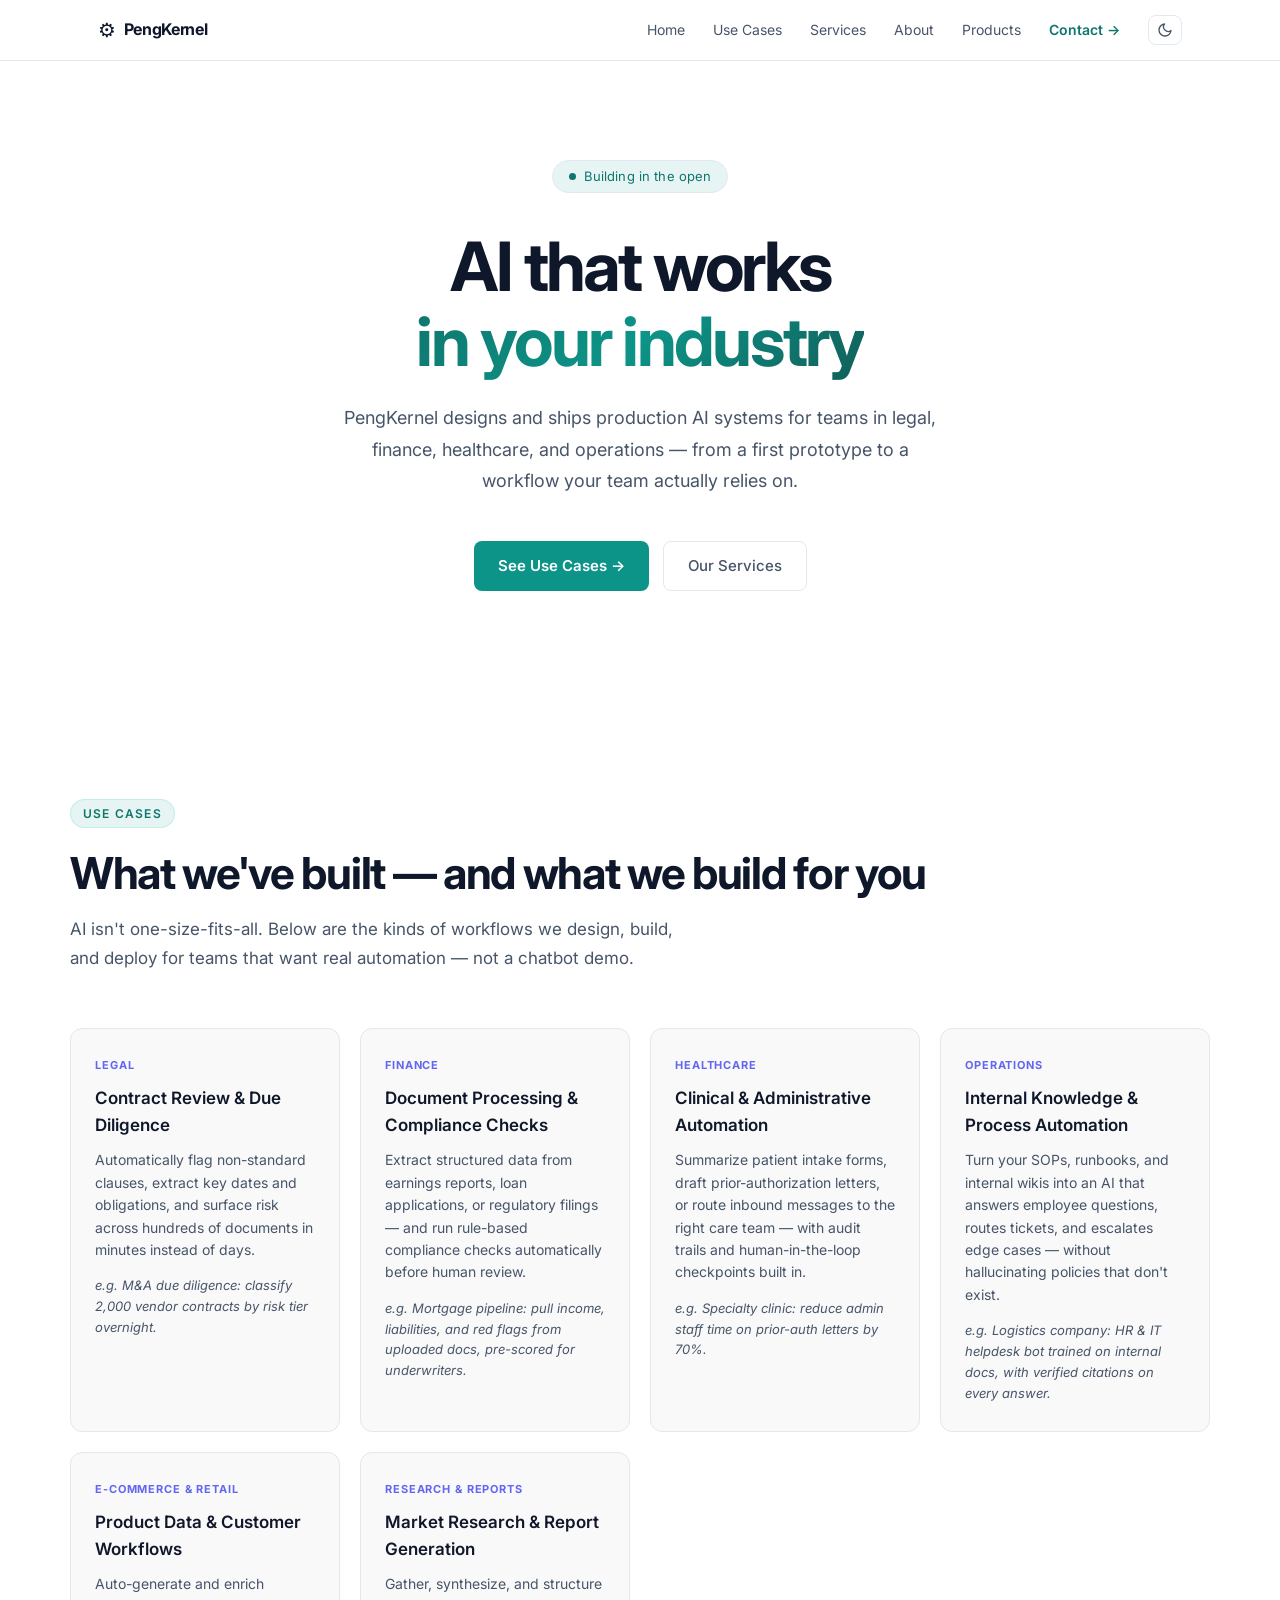
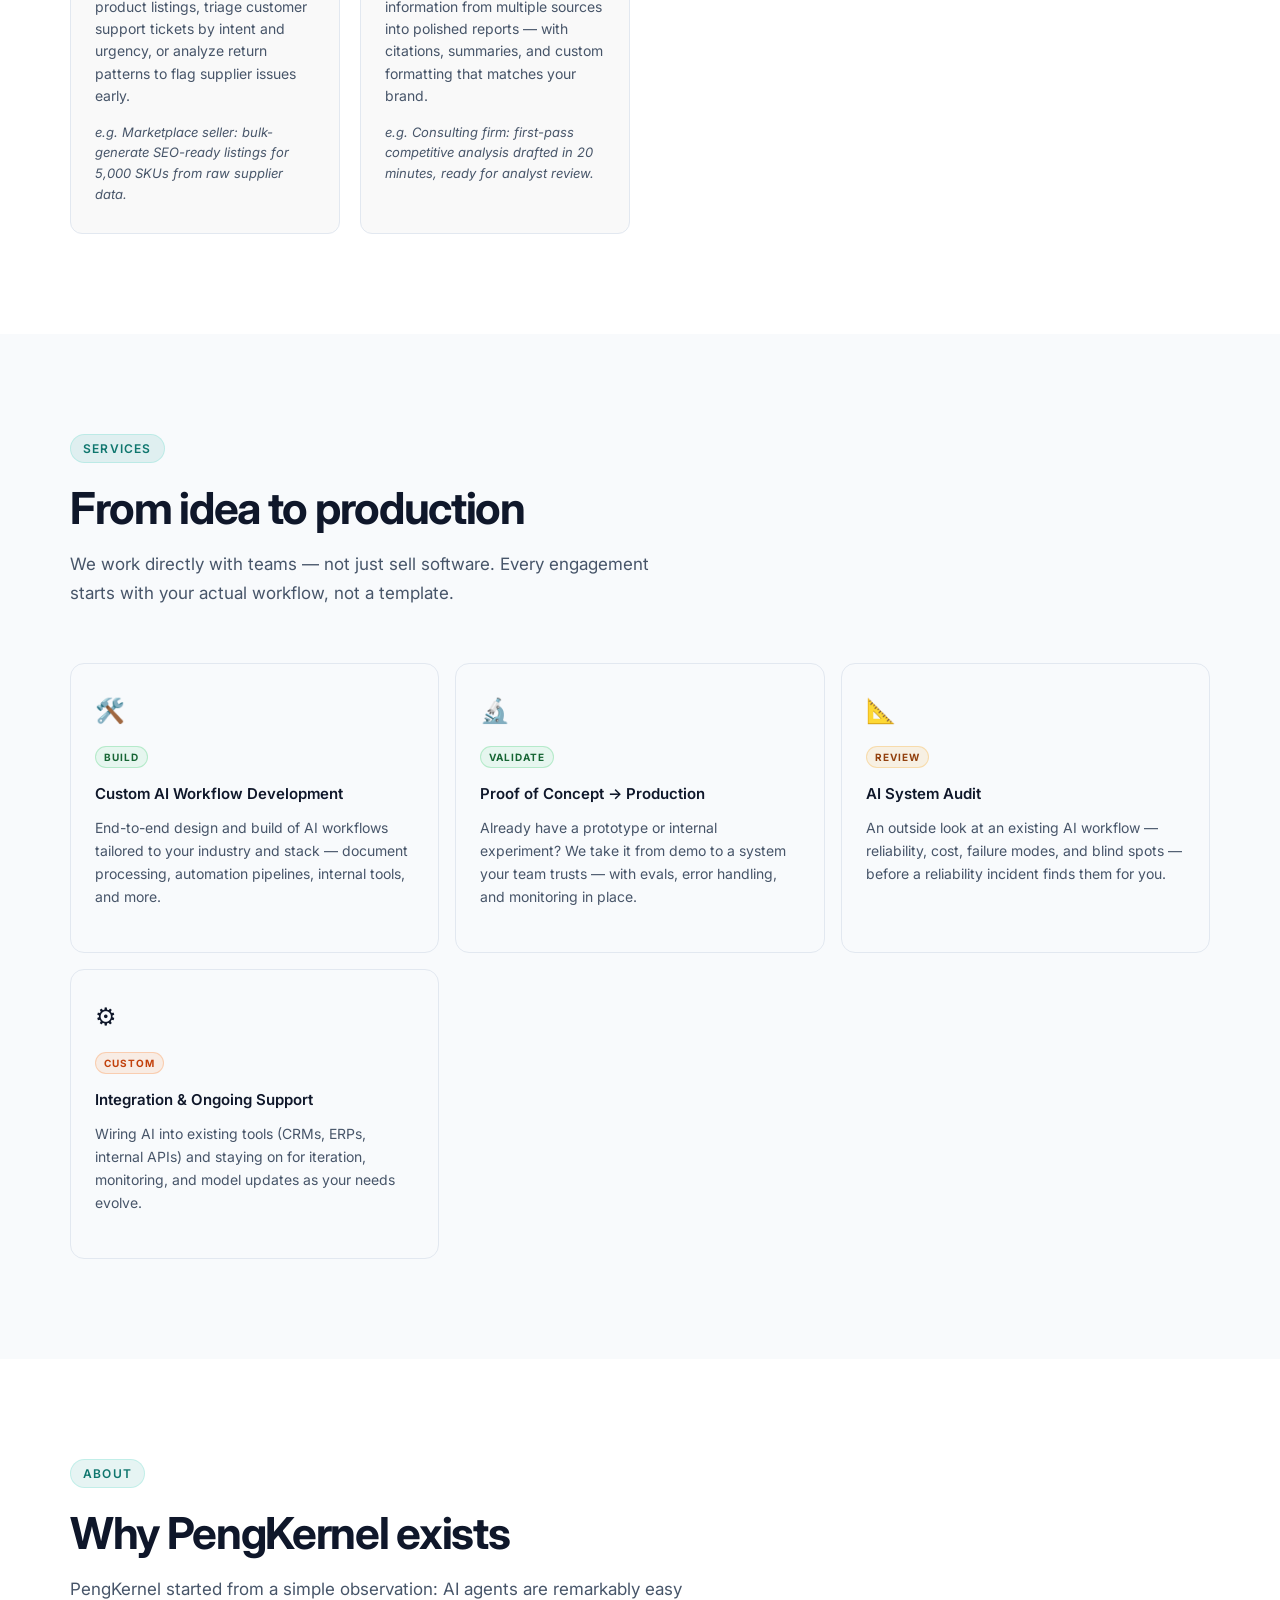
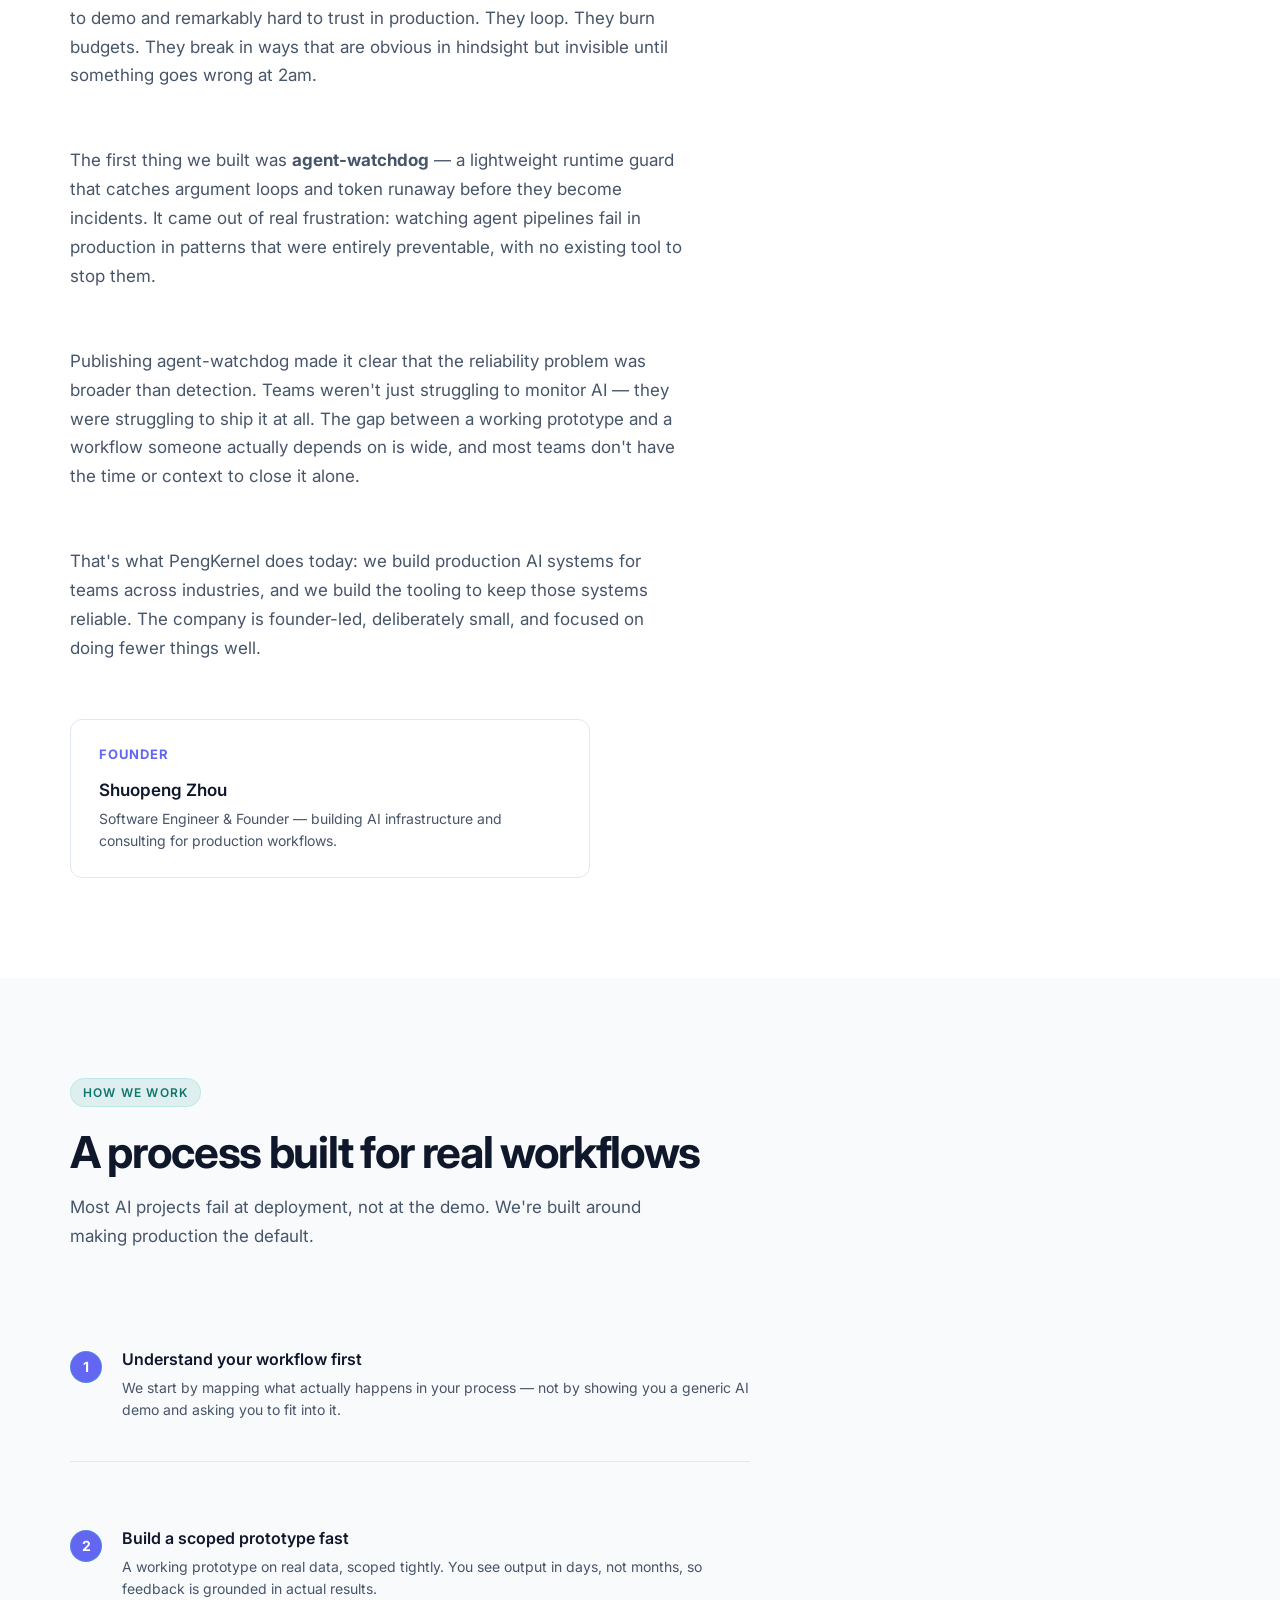
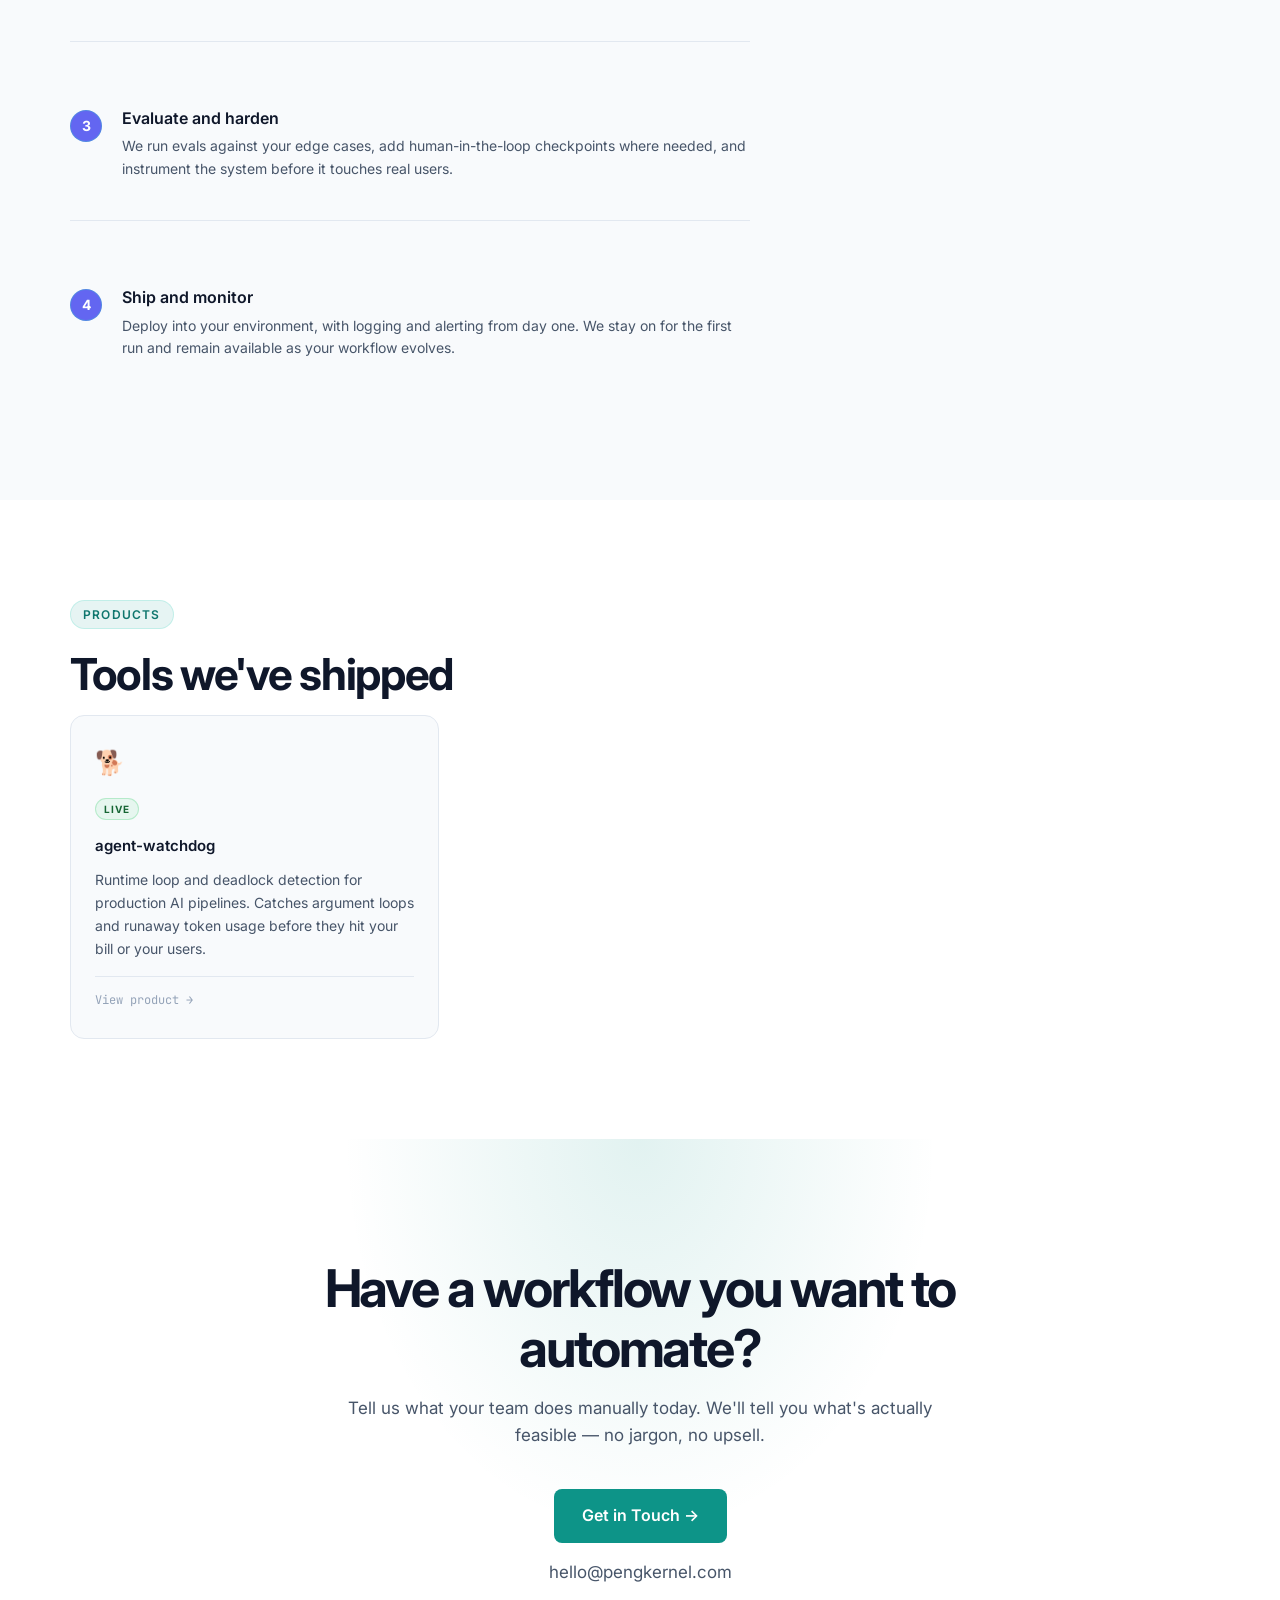
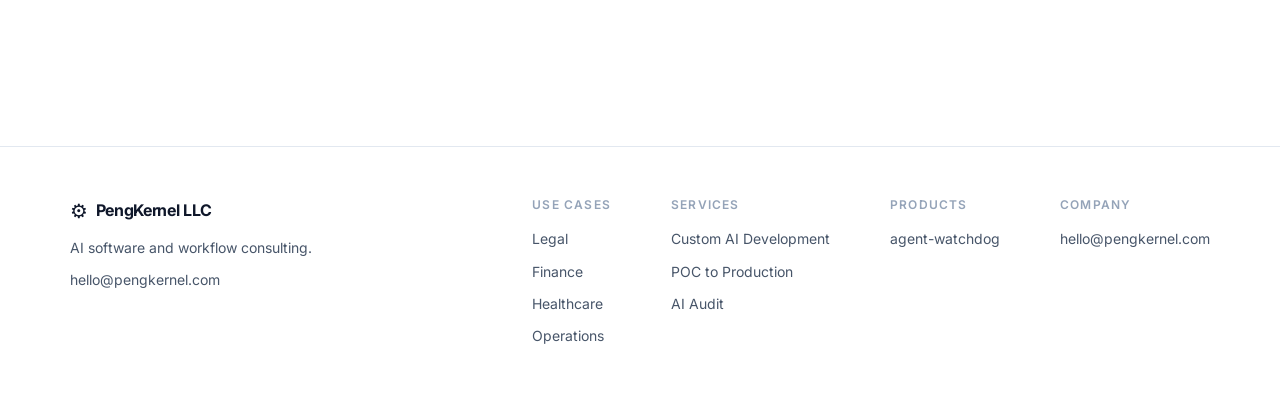
==== commit 790a6d32: "add About section with company story and founder info" ====
--- a/index.html
+++ b/index.html
@@ -111,6 +111,7 @@
         <a href="#home">Home</a>
         <a href="#use-cases">Use Cases</a>
         <a href="#services">Services</a>
+        <a href="#about">About</a>
         <a href="#products">Products</a>
         <a href="#contact" class="nav-cta">Contact →</a>
         <button class="theme-toggle" onclick="toggleTheme()" title="Toggle theme" aria-label="Toggle theme">
@@ -234,8 +235,43 @@
     </div>
   </section>
 
+  <!-- ABOUT -->
+  <section class="section features" id="about">
+    <div class="section-inner">
+      <div class="section-label">About</div>
+      <h2>Why PengKernel exists</h2>
+      <p class="section-sub">
+        PengKernel started from a simple observation: AI agents are remarkably easy to demo and
+        remarkably hard to trust in production. They loop. They burn budgets. They break in ways
+        that are obvious in hindsight but invisible until something goes wrong at 2am.
+      </p>
+      <p class="section-sub" style="margin-top: 16px;">
+        The first thing we built was <strong>agent-watchdog</strong> — a lightweight runtime guard
+        that catches argument loops and token runaway before they become incidents. It came out of
+        real frustration: watching agent pipelines fail in production in patterns that were entirely
+        preventable, with no existing tool to stop them.
+      </p>
+      <p class="section-sub" style="margin-top: 16px;">
+        Publishing agent-watchdog made it clear that the reliability problem was broader than
+        detection. Teams weren't just struggling to monitor AI — they were struggling to ship it at
+        all. The gap between a working prototype and a workflow someone actually depends on is wide,
+        and most teams don't have the time or context to close it alone.
+      </p>
+      <p class="section-sub" style="margin-top: 16px;">
+        That's what PengKernel does today: we build production AI systems for teams across
+        industries, and we build the tooling to keep those systems reliable. The company is
+        founder-led, deliberately small, and focused on doing fewer things well.
+      </p>
+      <div style="margin-top: 36px; padding: 24px 28px; border: 1px solid var(--border, #e5e7eb); border-radius: 12px; max-width: 520px;">
+        <div style="font-size: 13px; font-weight: 700; letter-spacing: .06em; text-transform: uppercase; color: var(--accent, #6366f1); margin-bottom: 12px;">Founder</div>
+        <div style="font-size: 17px; font-weight: 600; margin-bottom: 4px;">Shuopeng Zhou</div>
+        <div style="font-size: 14px; color: var(--text-muted, #6b7280);">Software Engineer &amp; Founder — building AI infrastructure and consulting for production workflows.</div>
+      </div>
+    </div>
+  </section>
+
   <!-- HOW WE WORK -->
-  <section class="section how-it-works" id="about">
+  <section class="section how-it-works" id="how-we-work">
     <div class="section-inner">
       <div class="section-label">How We Work</div>
       <h2>A process built for real workflows</h2>
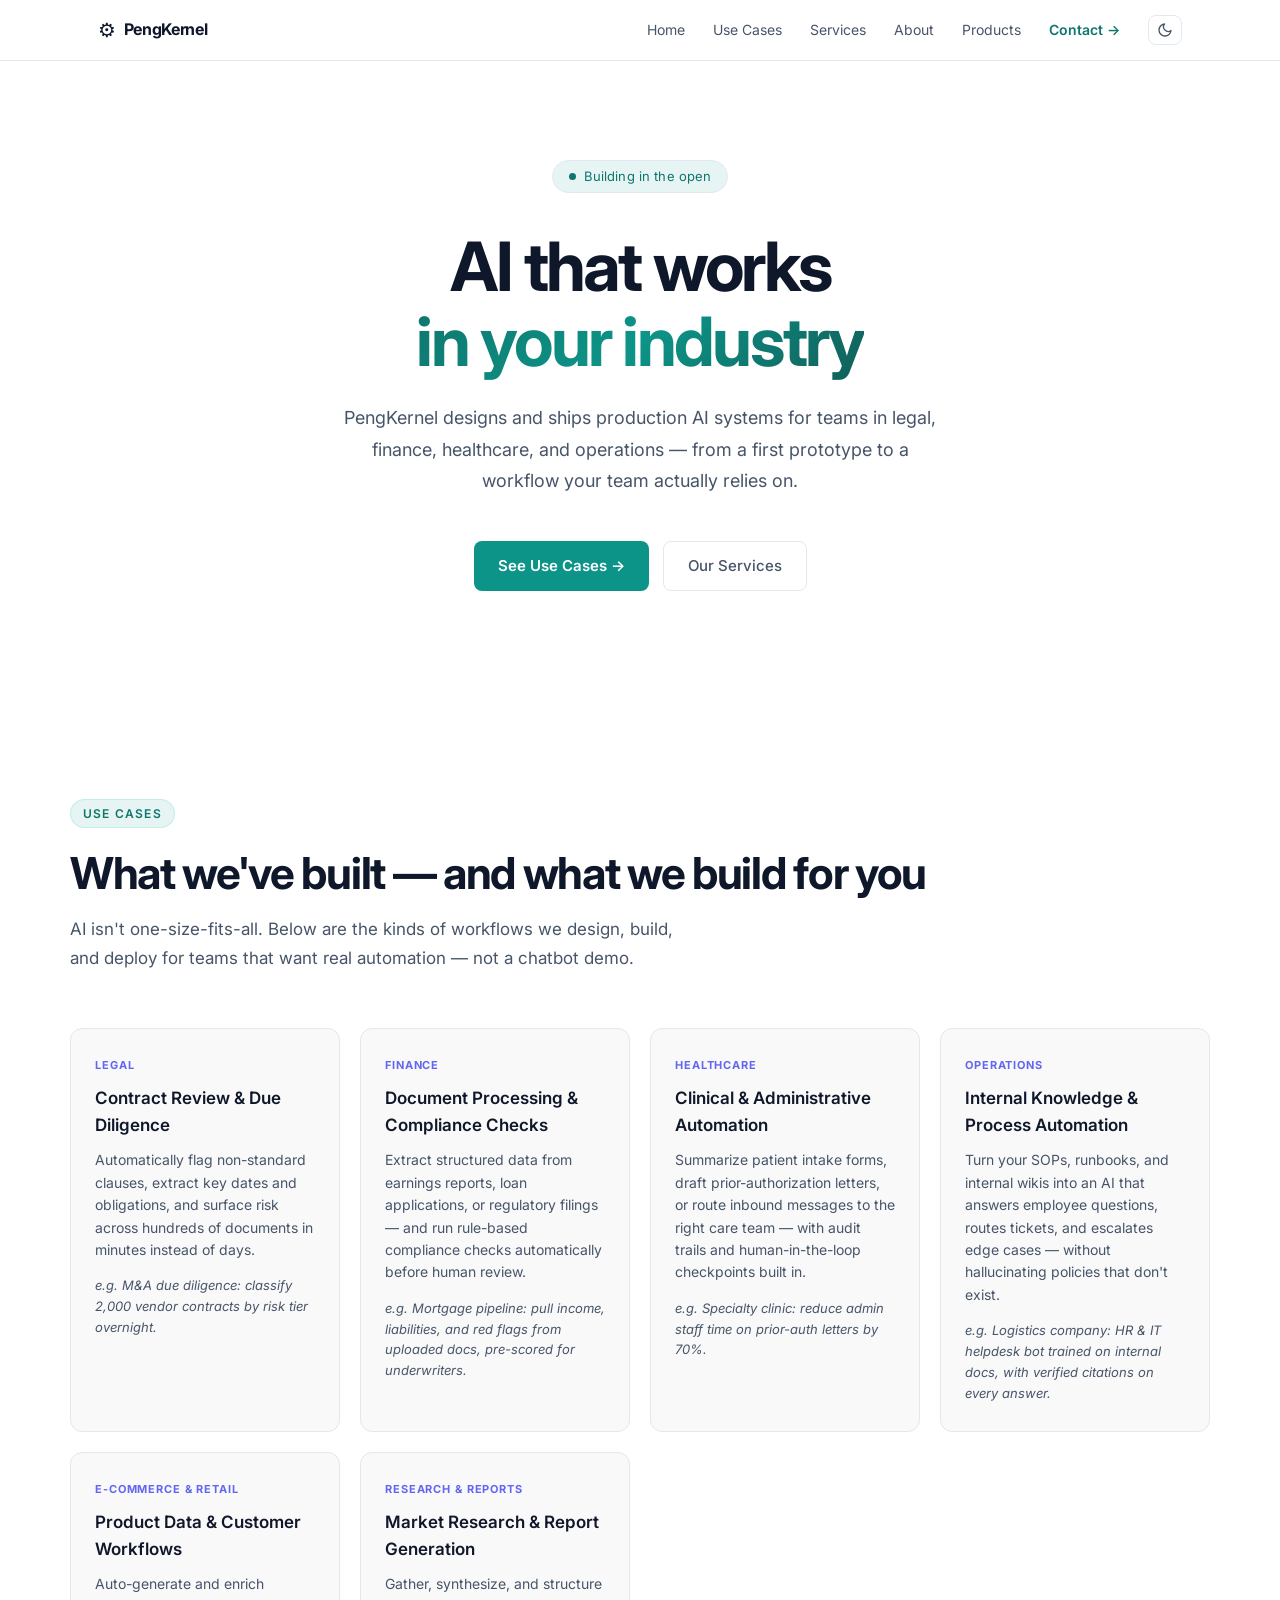
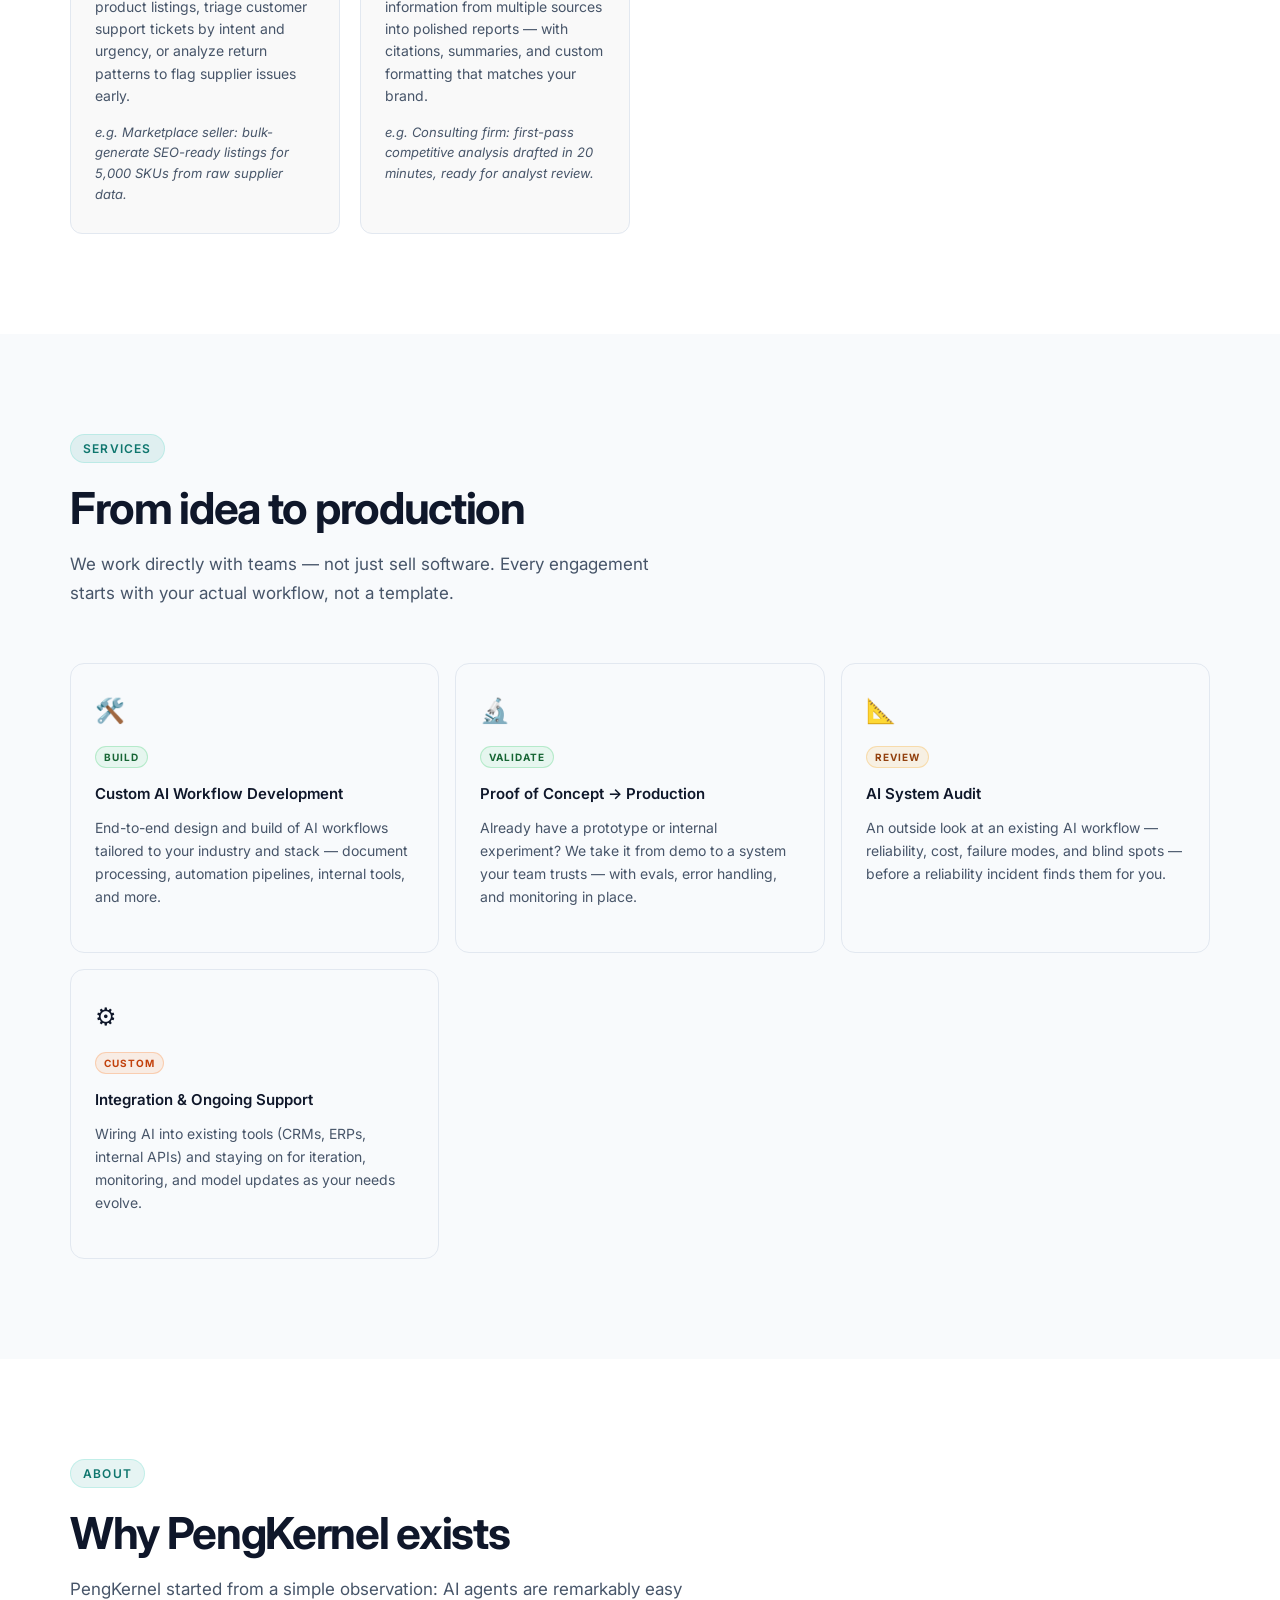
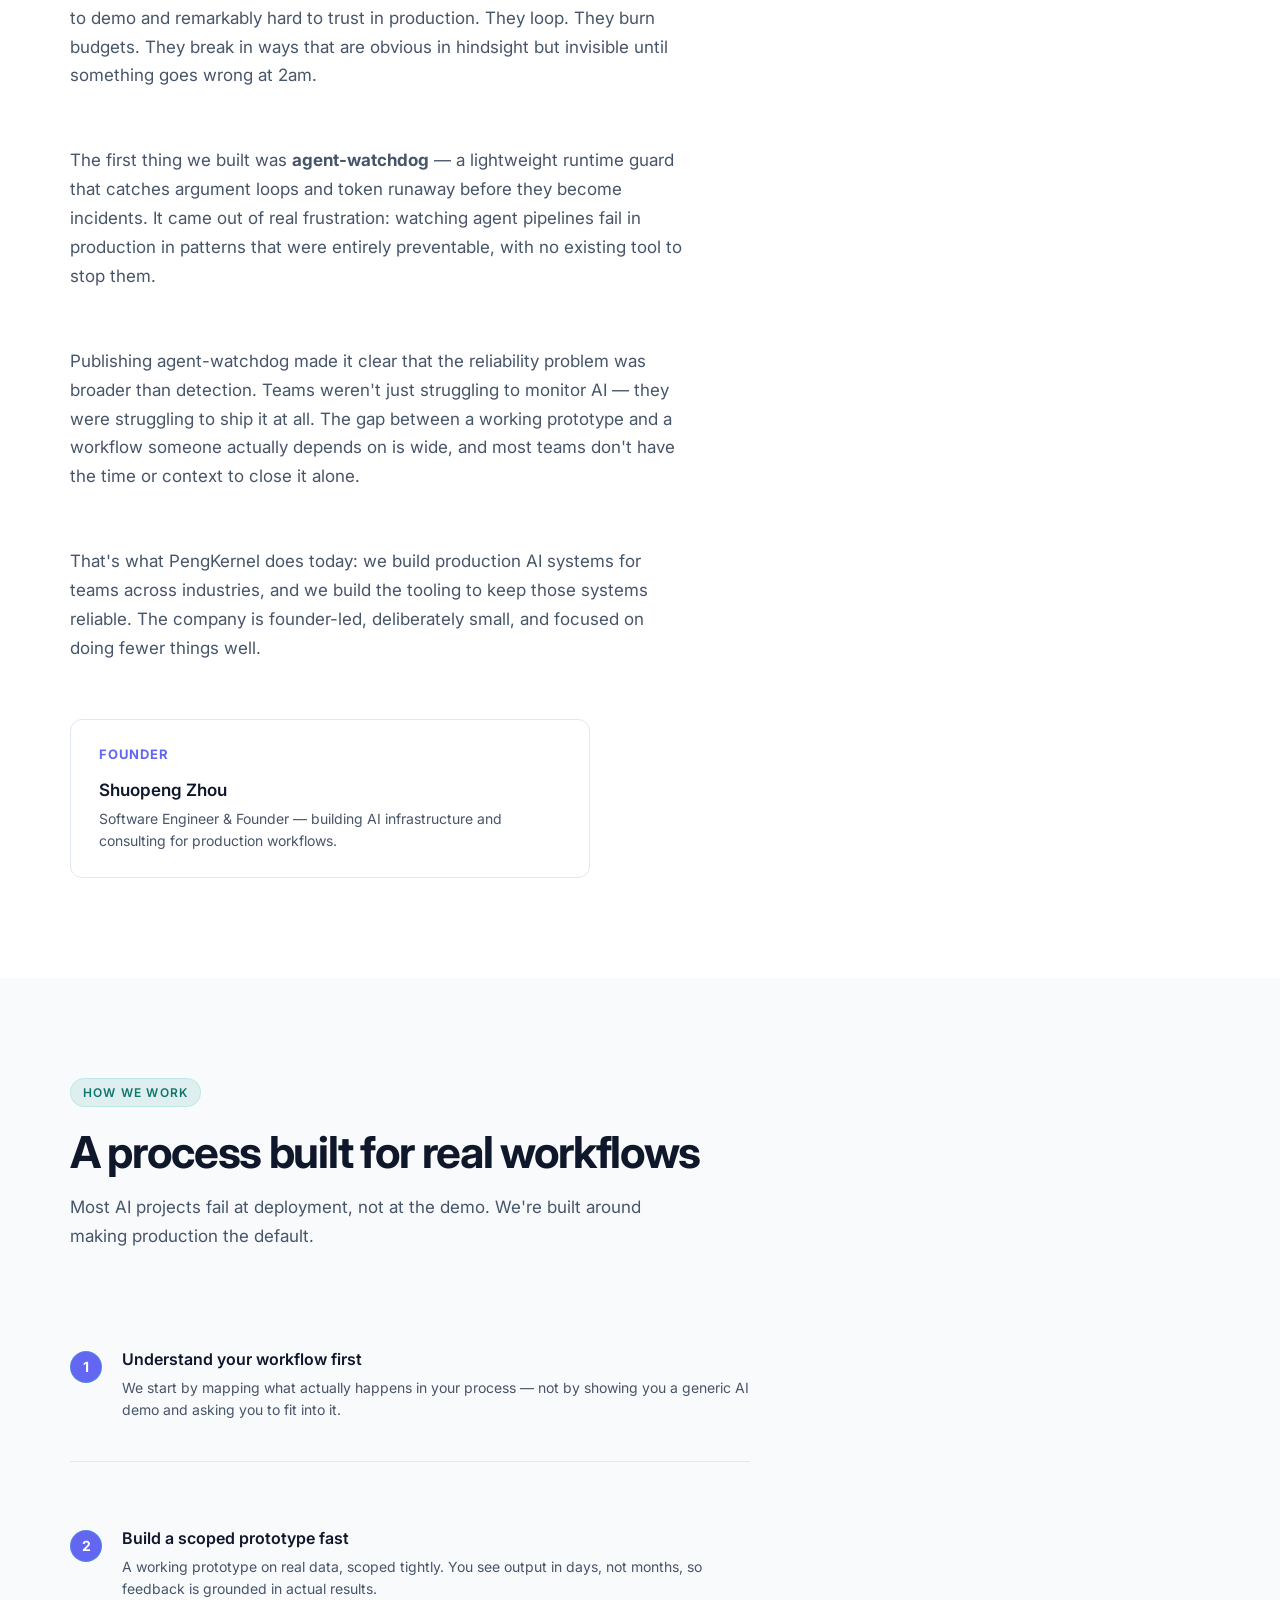
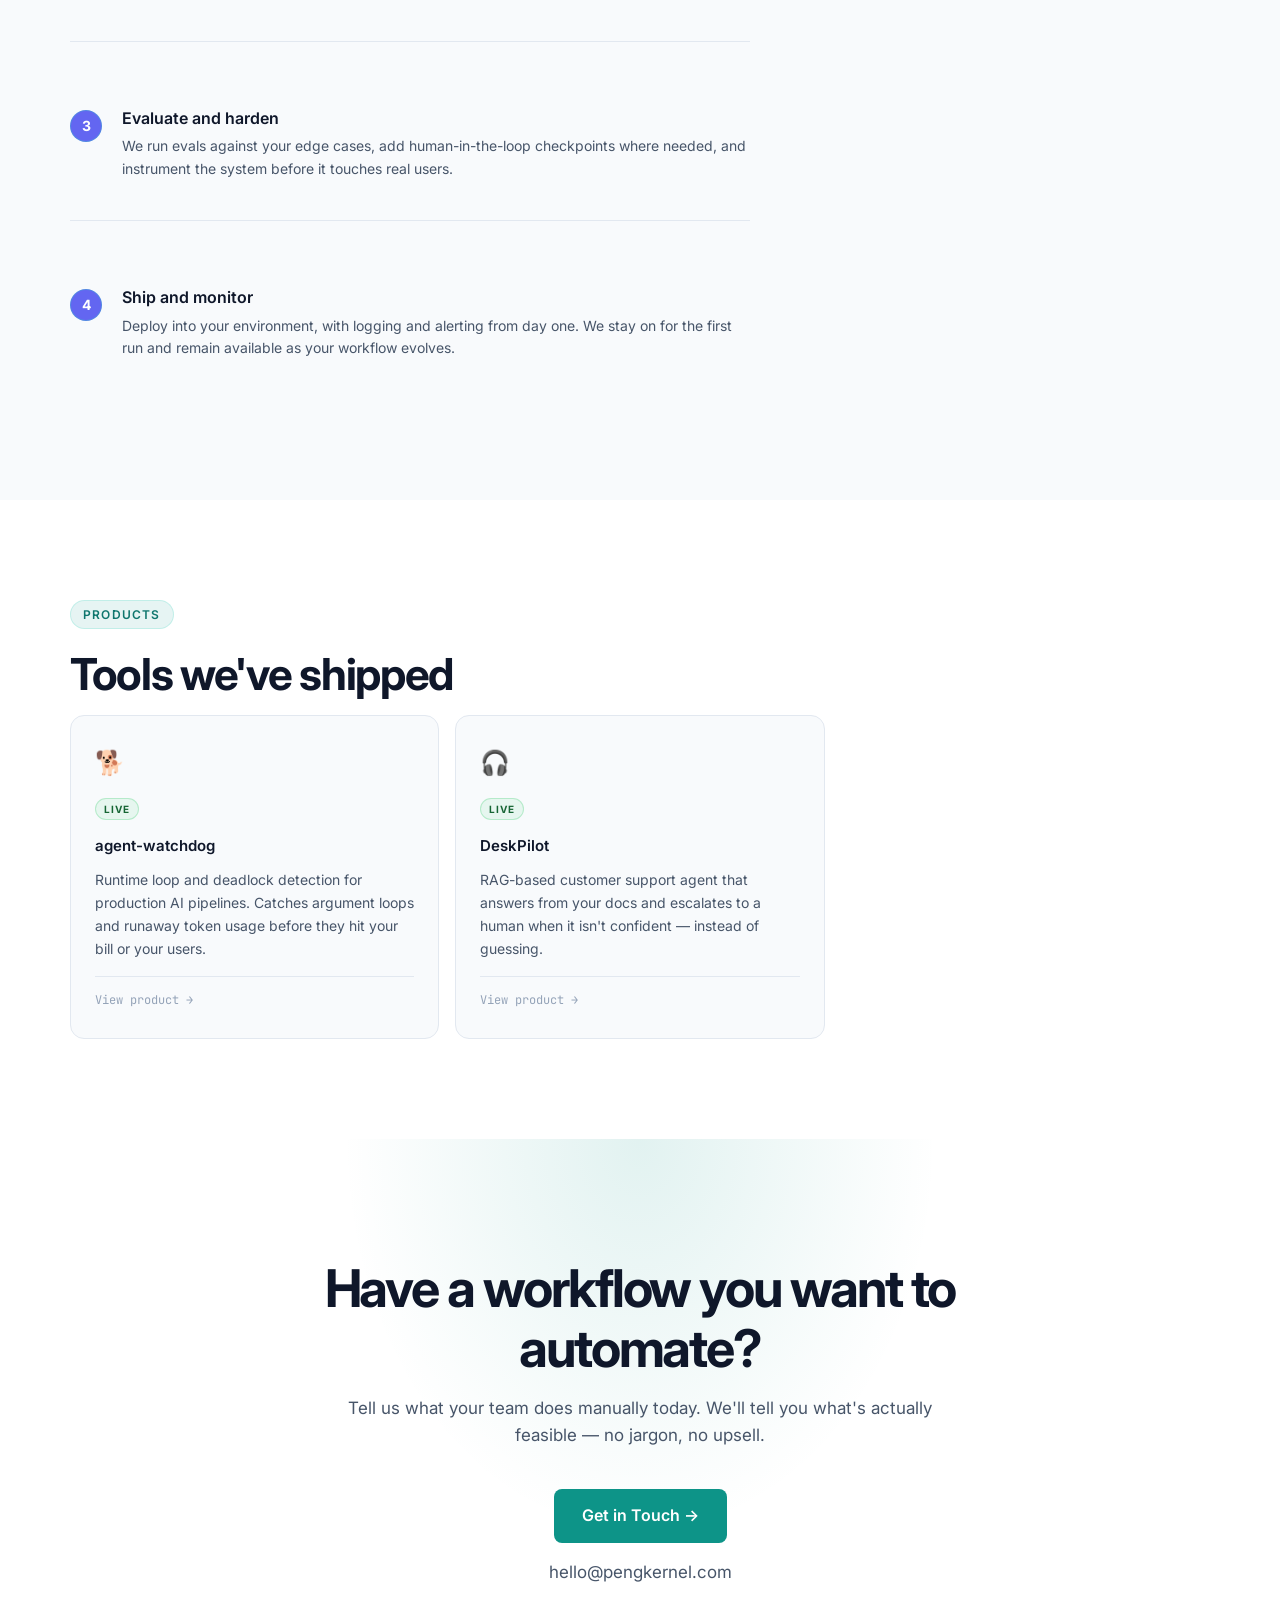
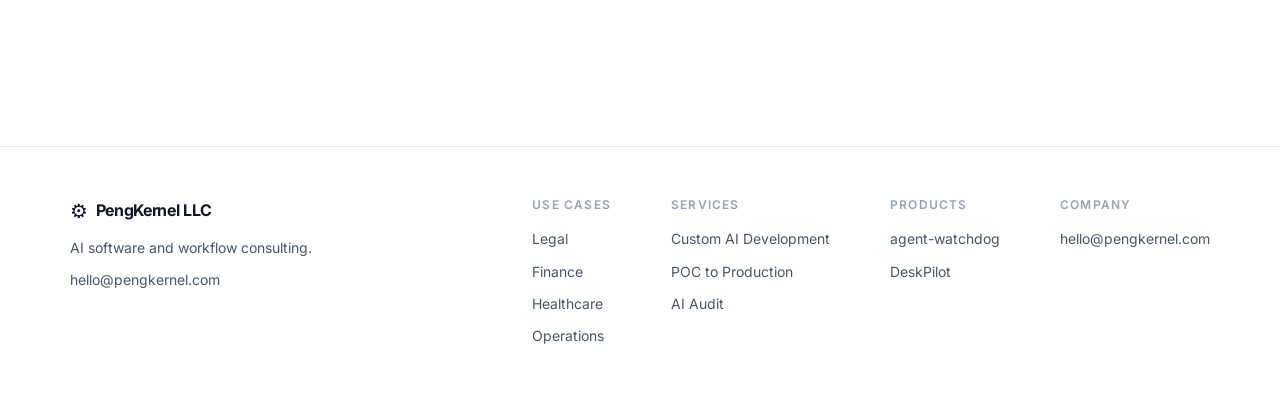
==== commit 7ee6f0e3: "Add DeskPilot product page AI customer support agent with confidence-gated escalation. Adds the prod" ====
--- a/index.html
+++ b/index.html
@@ -325,6 +325,13 @@
           <p>Runtime loop and deadlock detection for production AI pipelines. Catches argument loops and runaway token usage before they hit your bill or your users.</p>
           <div class="feat-stat"><a href="products/agent-watchdog/">View product →</a></div>
         </div>
+        <div class="feat-card">
+          <div class="feat-icon">🎧</div>
+          <div class="feat-tag tag-green">LIVE</div>
+          <h4>DeskPilot</h4>
+          <p>RAG-based customer support agent that answers from your docs and escalates to a human when it isn't confident — instead of guessing.</p>
+          <div class="feat-stat"><a href="products/deskpilot/">View product →</a></div>
+        </div>
       </div>
     </div>
   </section>
@@ -369,6 +376,7 @@
         <div class="footer-col">
           <h5>Products</h5>
           <a href="products/agent-watchdog/">agent-watchdog</a>
+          <a href="products/deskpilot/">DeskPilot</a>
         </div>
         <div class="footer-col">
           <h5>Company</h5>
